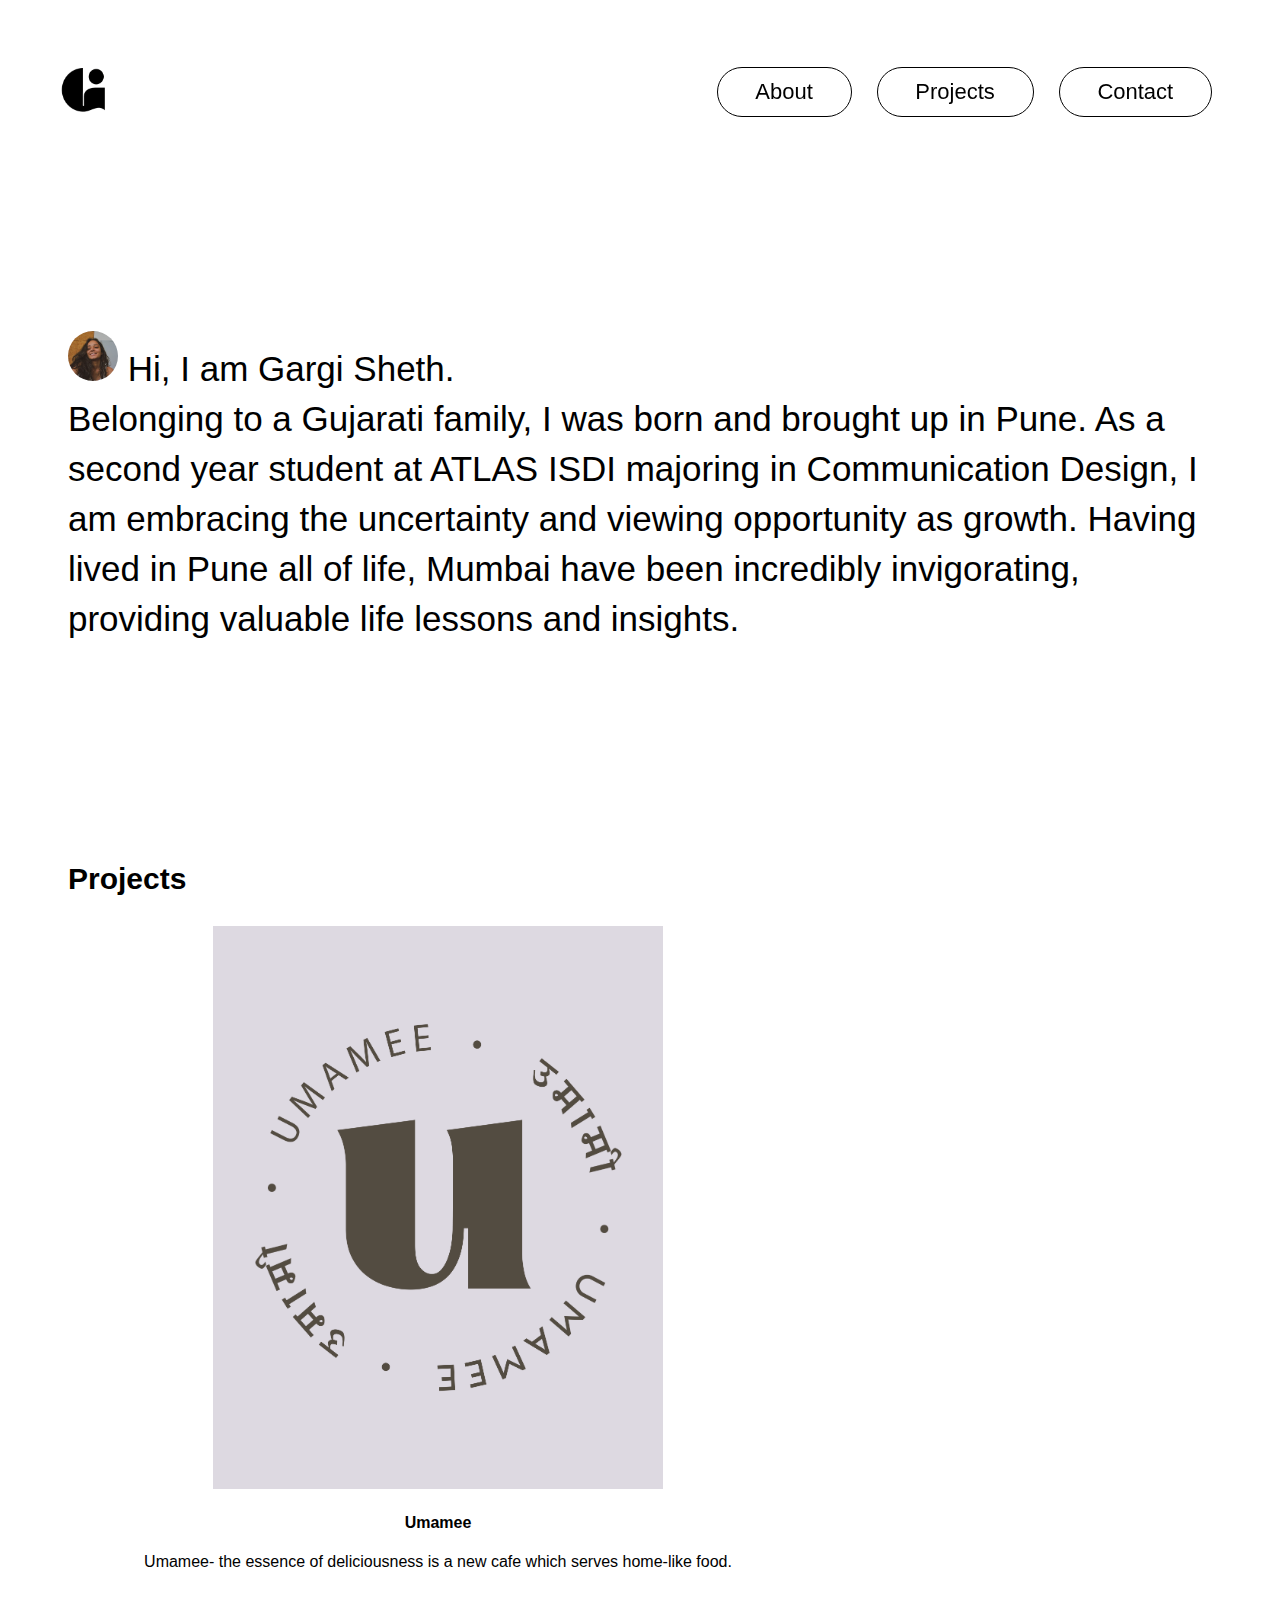
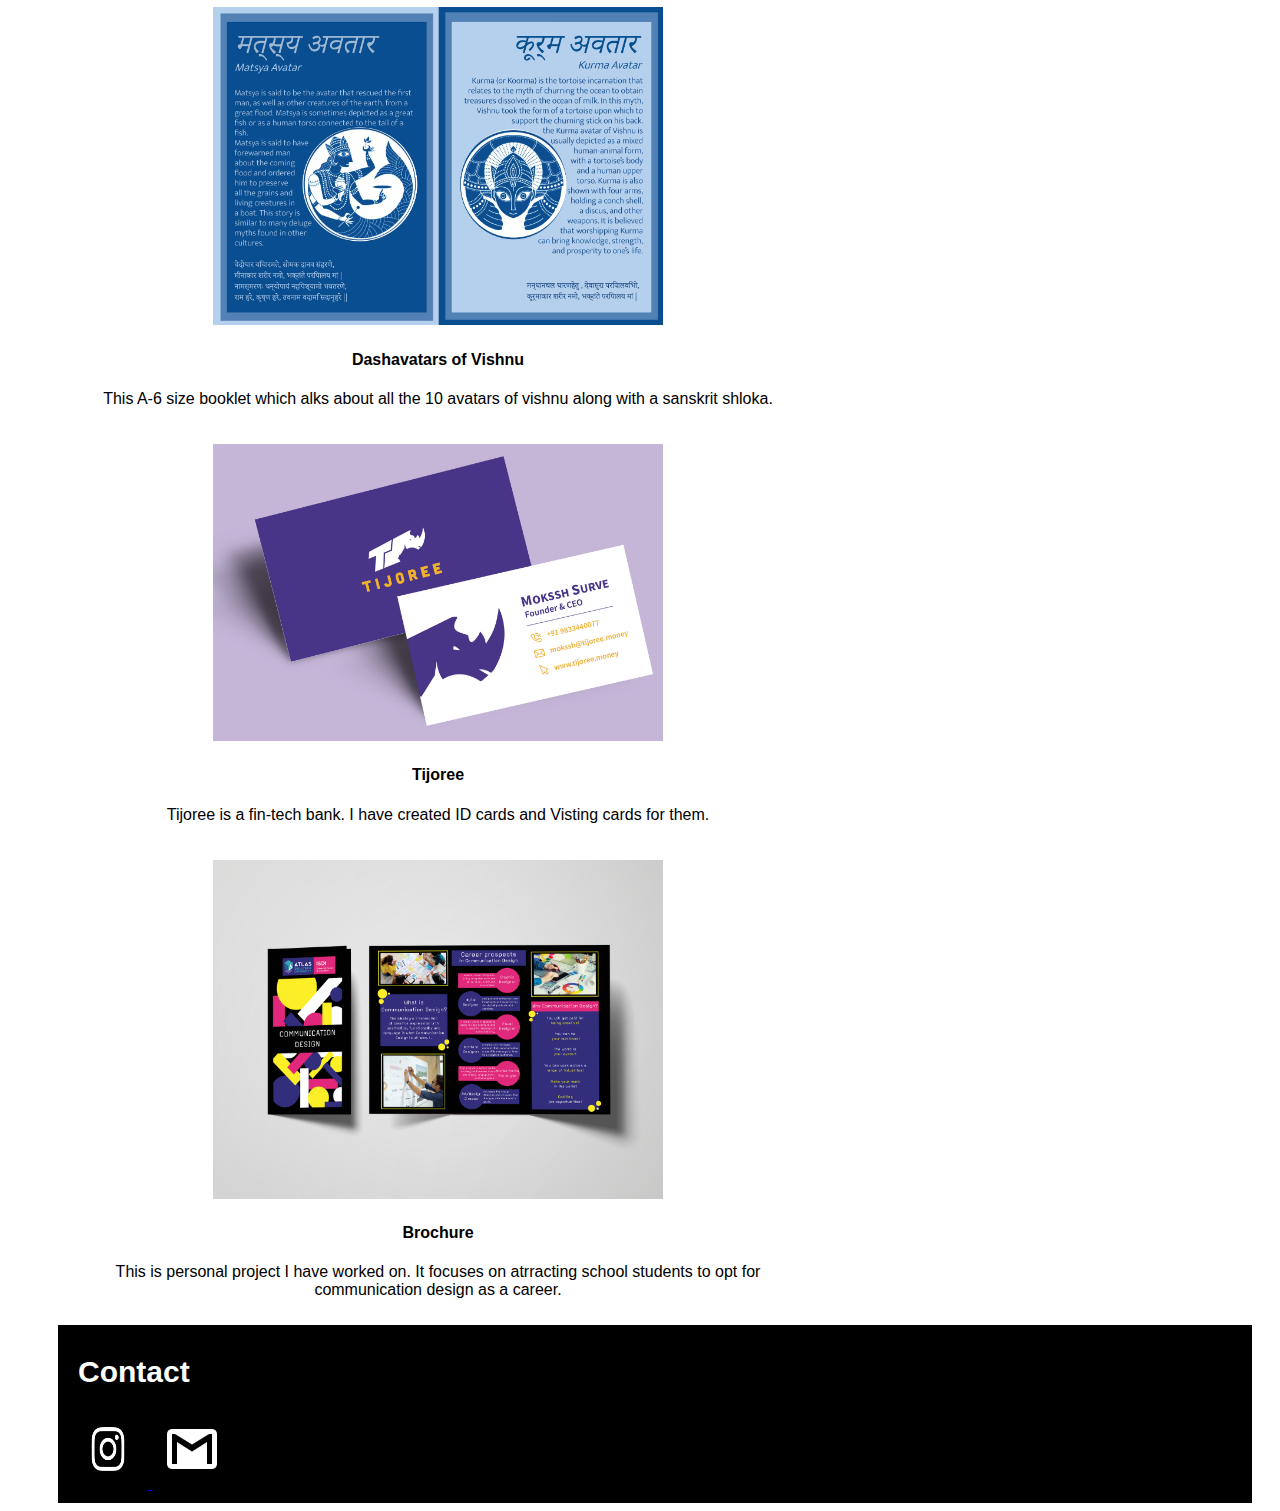
==== index.html @ 7cf3087b "change" ====
<!DOCTYPE html>
<html lang="en">
<head>
    <meta charset="UTF-8">
    <meta name="viewport" content="width=device-width, initial-scale=1.0">
    <title>PORTFOLIO</title>
    <link rel="stylesheet" href="style.css">
</head>

<body>
<header class="logowithnav">
    <div class="logocontainer">
     <img src="images/13.png" width="130px" height="100px"></div>
    <nav class="navbar navbar-expand-sm bg-dark navbar-dark">
        <div class="container">
          <ul class="navbar-nav">
            <li class="nav-item">
              <a class="nav-link active" href="#About">About</a>
            </li>
            <li class="nav-item">
              <a class="nav-link" href="#projects">Projects</a>
            </li>
            <li class="nav-item">
              <a class="nav-link disabled" href="#contact">Contact</a>
            </li>
          </ul>
        </div>
      </nav>
    </header>  

<div class="content">
<section class="about">
    
    </img> 
    <div class="aboutbody"></div>
    
    <p> <img src="images/00.jpg" width="50px"> Hi, I am Gargi Sheth.<br>Belonging to a Gujarati family, I was born and brought up in Pune. As a second year student at ATLAS ISDI majoring in Communication Design, I am embracing the uncertainty and viewing opportunity as growth. Having lived in Pune all of life, Mumbai have been incredibly invigorating, providing valuable life lessons and insights.
    </p>
</h1>
</section>
 
<section id="project" class="project d-flex flex-row">
    <h1>Projects</h1>
    <div class="projectrow">
  
        <div class="projectitems">
            <img src="images/2bw.png">
            <h4> Umamee </h4>
            <p>Umamee- the essence of deliciousness is a new cafe which serves home-like food.</p>
        </div>
    
        <div class="projectitems">
            <img src="images/4.jpg">
            <h4> Dashavatars of Vishnu </h4>
            <p>This A-6 size booklet which alks about all the 10 avatars of vishnu along with a sanskrit shloka.</p>
        </div>
         
        <div class="projectitems">
            <img src="images/5.png">
            <h4> Tijoree</h4>
            <p>Tijoree is a fin-tech bank. I have created ID cards and Visting cards for them.</p>
        </div>
         
        <div class="projectitems">
            <img src="images/6.png">
            <h4> Brochure</h4>
            <p>This is personal project I have worked on. It focuses on atrracting school students to opt for communication design as a career.</p>
        </div>
    </div>
</setion>



<section id="contact" class="contact">
    <h1>Contact</h1>
    <a href="https://www.instagram.com/gargisheth_22/">
        <img src="images/11.png" alt="HTML tutorial" style="width:80px;height:80px;">
      </a>
      
      <a href=https://mail.google.com/mail/u/0/#inbox>
        <img src="images/12.png" alt="HTML tutorial" style="width:80px;height:80px;">
      </a>
</section>
</div>
</body>
</html>
---- style.css ----
.body{
    align-items: center;
    padding:0px;
    margin:0px;
}
h1{
    font-family: Arial, Helvetica, sans-serif;
    font-size: 30px;
}

.logowithnav{
    display: flex;
    justify-content: space-between;
    align-items: center;
    padding-right: 60px;
    padding-top: 20px;
    padding-left: 10px;
    position: sticky;
    top:20px;
}


.navbar a{
    color: black;
    font-size: 22px;
    margin-left:25px;
    border-radius: 100px;
    border-style: solid;
    border-width: thin;
    padding-left: 1cm;
    padding-right: 1cm;
    padding-top: 0.3cm;
    padding-bottom: 0.3cm;
}

.navbar a:hover{
    color: white;
}

ul {
    list-style-type: none;
    margin: 0;
    padding: 0;
    overflow: hidden;
    font-family: Arial, Helvetica, sans-serif;

  }

  li {
    float: left;
    
  }
  
  li a {
    display: block;
    color: white;
    text-align: center;
    padding: 16px;
    text-decoration: none;
    background-color: white;
  }
  
  li a:hover {
    background-color: #111111;
  }

  .about img{
    margin-top: 10px;
    border-radius: 500px;
    transition: transform .2s;  

  }

  .about img:hover{
    transform: scale(7);
  }


  .about{
    background-color: white;
    padding-right: 60px;
    display: flex; 
    border-radius: 0px 0px 0px 0px; 
    align-items: center;
    margin-bottom: 30px;
    font-family: Arial, Helvetica, sans-serif;
    font-size: 35px;
    line-height: 50px;
}

.aboutbody{
    font-family: Arial, Helvetica, sans-serif;
    padding-top: 700px;
    padding-left: 60px;  
}
#project{
    padding-left: 50px;
    padding-right: 20px;
}
.projectitems{
    width: 700px;
    padding-left: 20px;
    margin: 10px;
    align-items: center;
    display: inline-block;
    font-family: Arial, Helvetica, sans-serif;
    text-align: center;

    }
    
.projectitems img{
        width: 450px;
        align-items: center;
        display: inline-block;
      
    }
    
.project h1{
        margin-left:10px;
    }
    
.projectrow{
        display: flex inline-block;
        display: inline-block;
      

    }

.projectitems{
 align-items: center;   
}

.contact{
    background-color: black;
    color: white;
    padding: 10px;
    font-family: Arial, Helvetica, sans-serif;
}
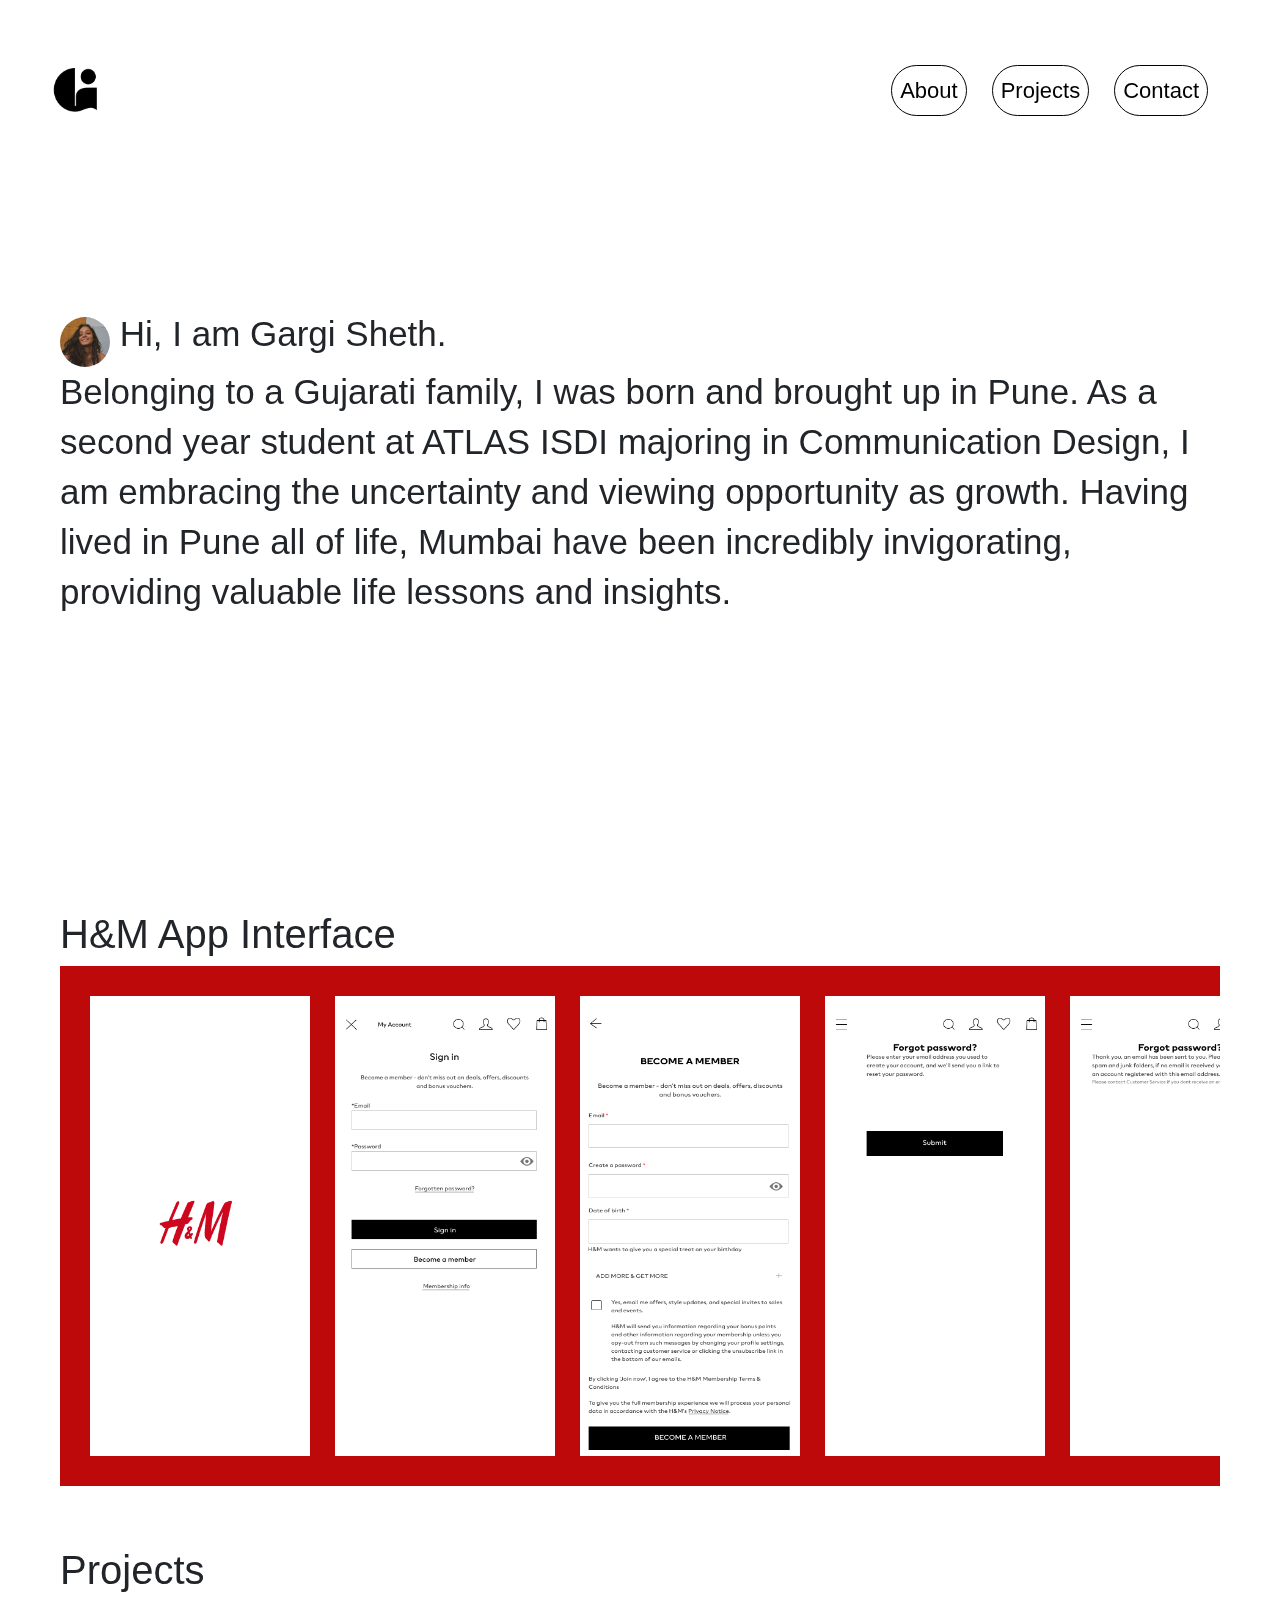
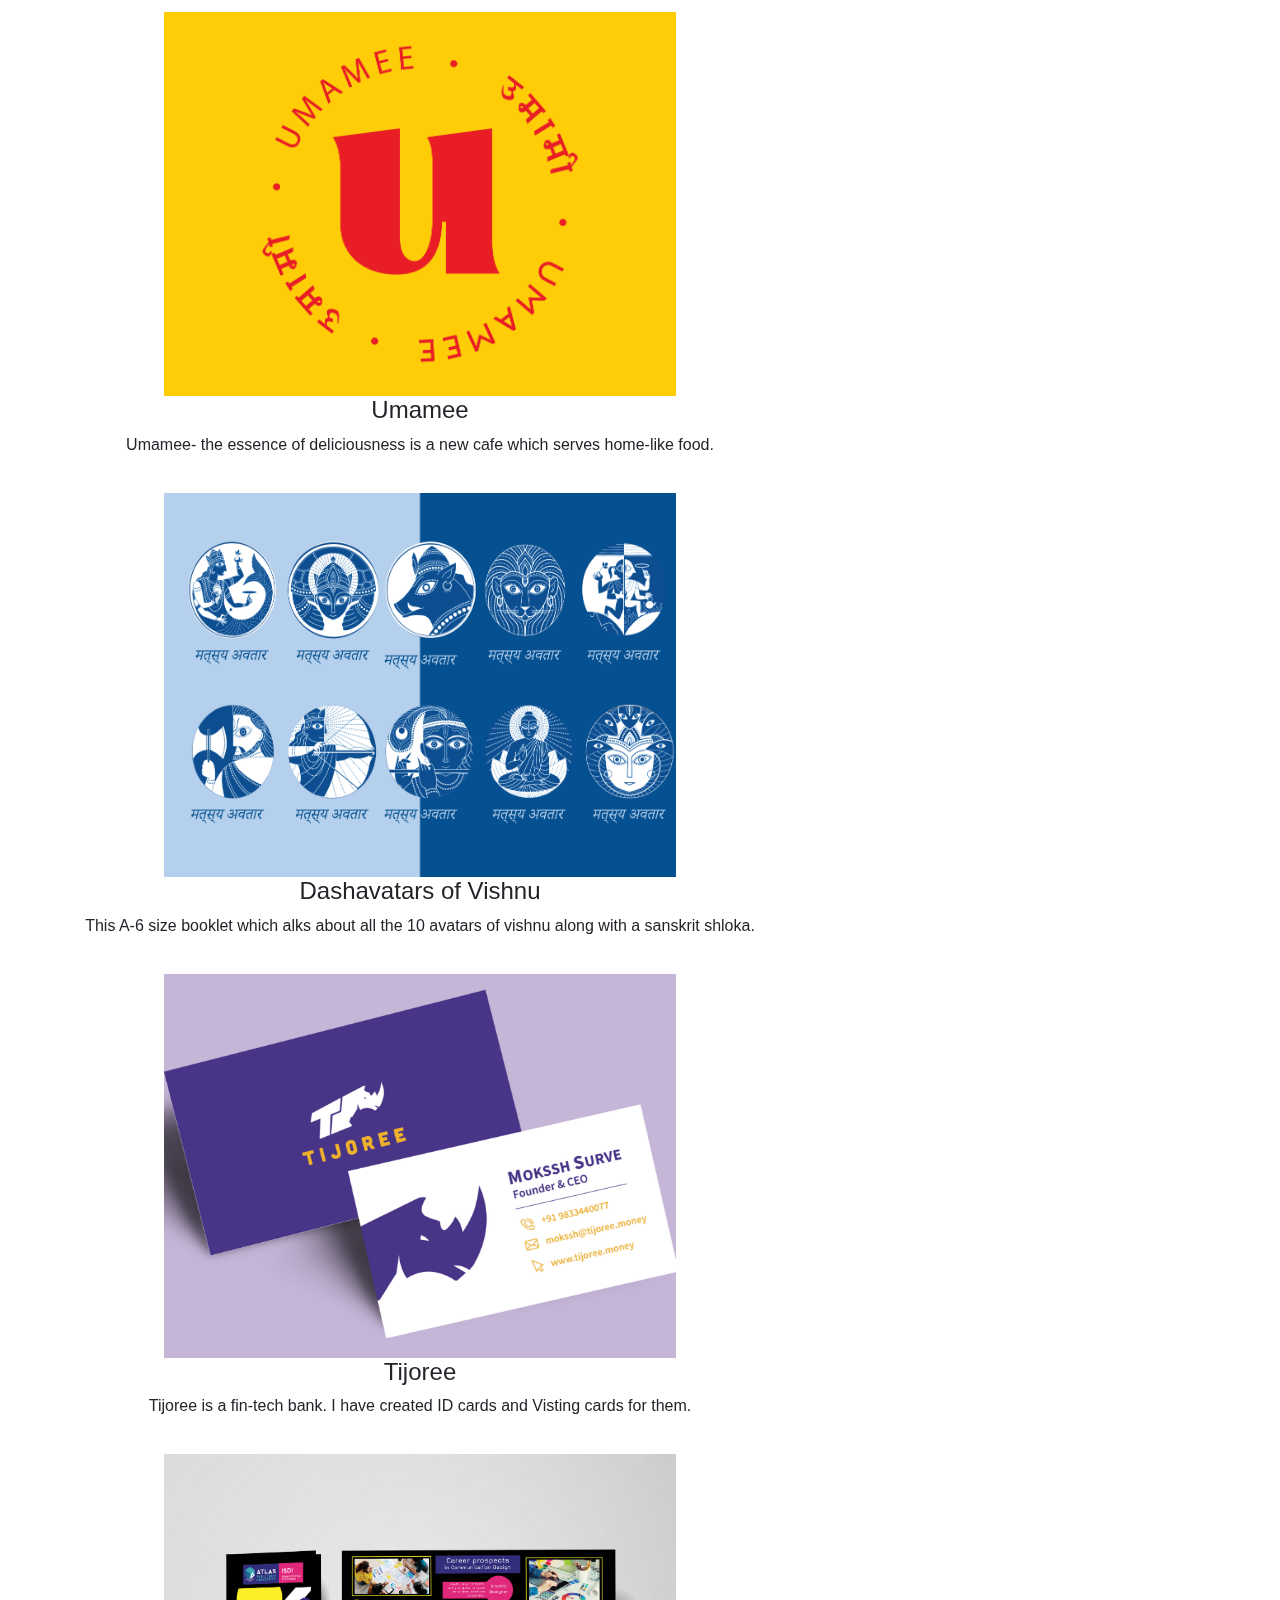
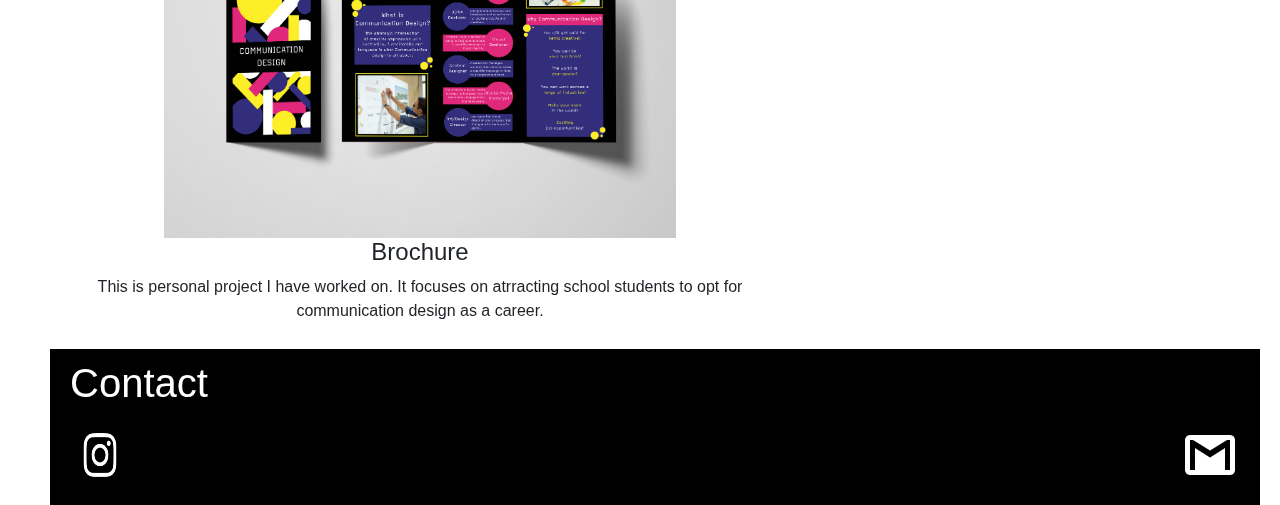
==== commit 3beb6f61: "boostrap changes" ====
--- a/index.html
+++ b/index.html
@@ -5,23 +5,25 @@
     <meta name="viewport" content="width=device-width, initial-scale=1.0">
     <title>PORTFOLIO</title>
     <link rel="stylesheet" href="style.css">
+    <link href="https://cdn.jsdelivr.net/npm/bootstrap@5.3.2/dist/css/bootstrap.min.css" rel="stylesheet">
+    <script src="https://cdn.jsdelivr.net/npm/bootstrap@5.3.2/dist/js/bootstrap.bundle.min.js"></script>
 </head>
 
 <body>
 <header class="logowithnav">
     <div class="logocontainer">
      <img src="images/13.png" width="130px" height="100px"></div>
-    <nav class="navbar navbar-expand-sm bg-dark navbar-dark">
+    <nav class="navbar navbar-expand-sm">
         <div class="container">
           <ul class="navbar-nav">
             <li class="nav-item">
-              <a class="nav-link active" href="#About">About</a>
+              <a class="nav-link" href="#about">About</a>
             </li>
             <li class="nav-item">
-              <a class="nav-link" href="#projects">Projects</a>
+              <a class="nav-link" href="#project">Projects</a>
             </li>
             <li class="nav-item">
-              <a class="nav-link disabled" href="#contact">Contact</a>
+              <a class="nav-link" href="#contact">Contact</a>
             </li>
           </ul>
         </div>
@@ -29,7 +31,7 @@
     </header>  
 
 <div class="content">
-<section class="about">
+<section id="about" class="about">
     
     </img> 
     <div class="aboutbody"></div>
@@ -38,19 +40,32 @@
     </p>
 </h1>
 </section>
- 
-<section id="project" class="project d-flex flex-row">
+
+<section class="appinterface">
+<h1> H&M App Interface </h1>
+<div class="scroll-container"> 
+  <img src="images/first logo.png" alt="first logo">
+  <img src="images/first.png" alt="first">
+  <img src="images/become a member.png" alt="become a member">
+  <img src="images/forgot password.png" alt="forgot password">
+  <img src="images/thank you.png" alt="thank you">
+  <img src="images/signed in.png" alt="signed in ">
+  <img src="images/signed in black.png" alt="signed in black ">
+</div>
+</section>
+
+<section id="project" class="project">
     <h1>Projects</h1>
     <div class="projectrow">
   
         <div class="projectitems">
-            <img src="images/2bw.png">
+            <img src="images/2-04.png">
             <h4> Umamee </h4>
             <p>Umamee- the essence of deliciousness is a new cafe which serves home-like food.</p>
         </div>
     
         <div class="projectitems">
-            <img src="images/4.jpg">
+            <img src="images/dash.png">
             <h4> Dashavatars of Vishnu </h4>
             <p>This A-6 size booklet which alks about all the 10 avatars of vishnu along with a sanskrit shloka.</p>
         </div>
@@ -72,7 +87,8 @@
 
 
 <section id="contact" class="contact">
-    <h1>Contact</h1>
+    <h1>Contact</h1> 
+    <section class= "logo"></class>
     <a href="https://www.instagram.com/gargisheth_22/">
         <img src="images/11.png" alt="HTML tutorial" style="width:80px;height:80px;">
       </a>
--- a/style.css
+++ b/style.css
@@ -3,6 +3,7 @@
     align-items: center;
     padding:0px;
     margin:0px;
+    overflow: hidden; /* Hide scrollbars */
 }
 h1{
     font-family: Arial, Helvetica, sans-serif;
@@ -28,10 +29,7 @@
     border-radius: 100px;
     border-style: solid;
     border-width: thin;
-    padding-left: 1cm;
-    padding-right: 1cm;
-    padding-top: 0.3cm;
-    padding-bottom: 0.3cm;
+    background-color: white;
 }
 
 .navbar a:hover{
@@ -94,6 +92,24 @@
     padding-top: 700px;
     padding-left: 60px;  
 }
+
+.scroll-container {
+    background-color: #bd0909;
+    overflow: auto;
+    white-space: nowrap;
+    padding: 20px;
+}
+
+.scroll-container img {
+    padding: 10px;
+    width: 240px;
+    height: 480px;
+}
+
+.appinterface{
+    padding: 60px;
+}
+
 #project{
     padding-left: 50px;
     padding-right: 20px;
@@ -110,7 +126,8 @@
     }
     
 .projectitems img{
-        width: 450px;
+        width: 512px;
+        height: 384px;
         align-items: center;
         display: inline-block;
       
@@ -132,9 +149,15 @@
 }
 
 .contact{
+    color: white;
     background-color: black;
-    color: white;
     padding: 10px;
     font-family: Arial, Helvetica, sans-serif;
+    
 }
 
+.logo{
+    display: flex;
+    justify-content: space-between;
+    align-items: center;
+}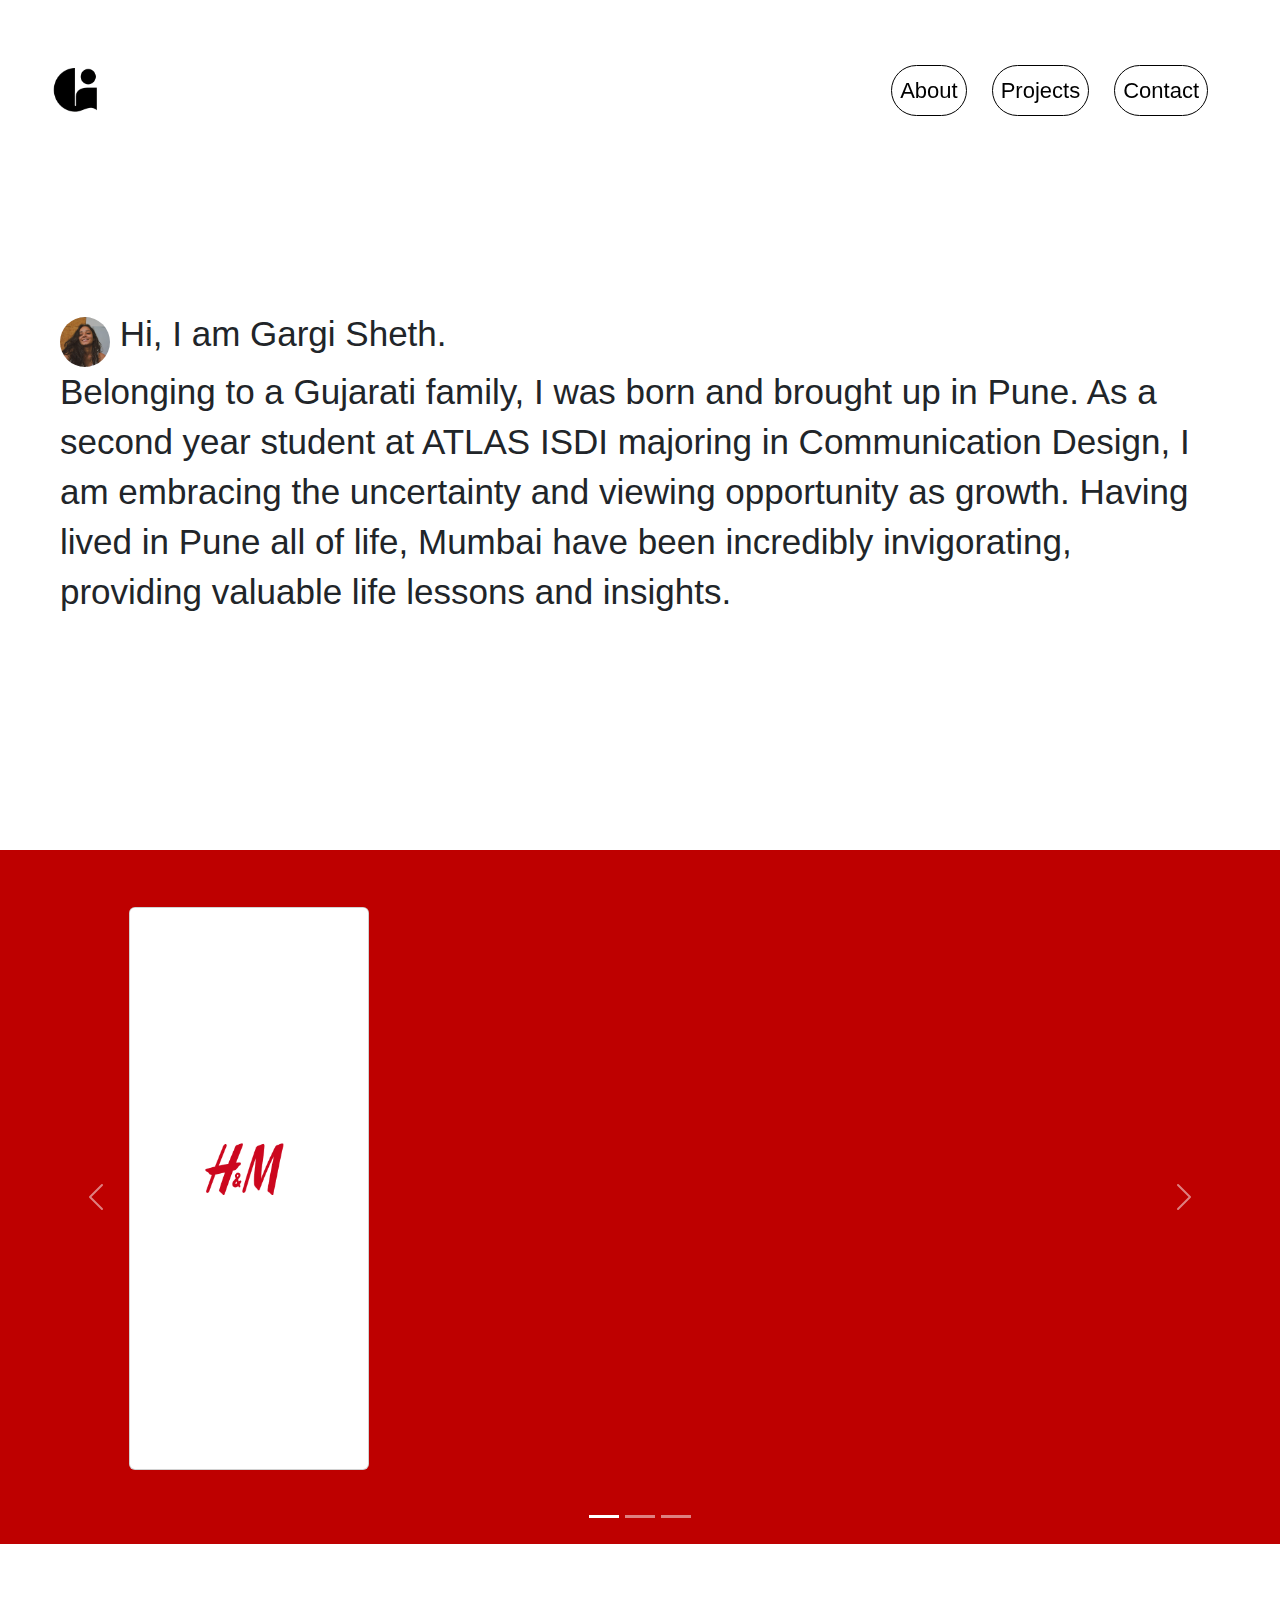
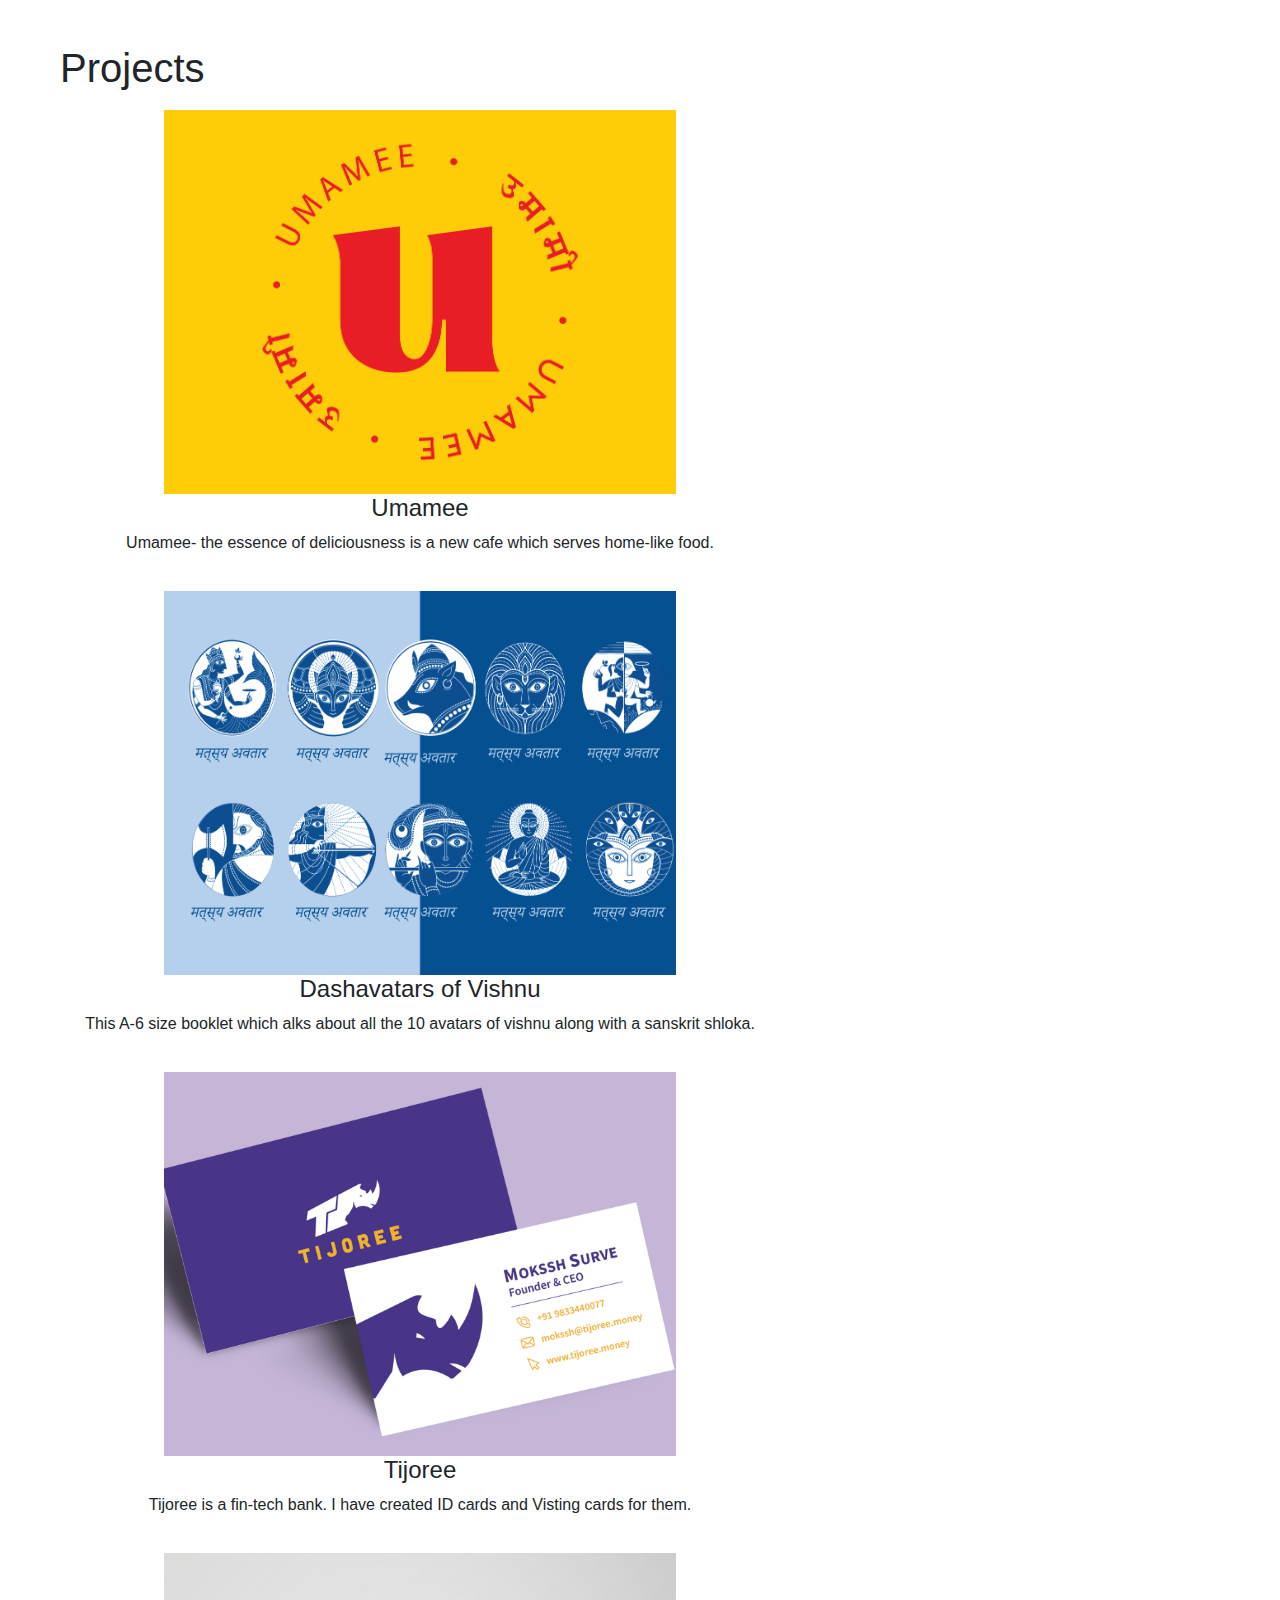
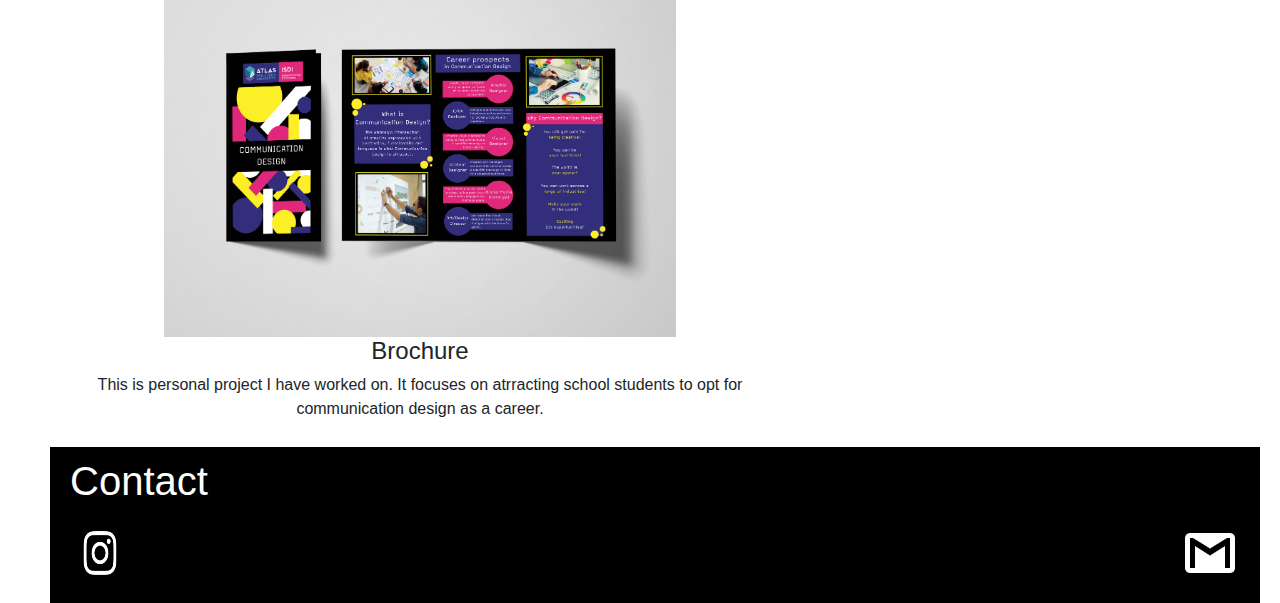
==== commit c720fc1b: "carousel card" ====
--- a/index.html
+++ b/index.html
@@ -41,18 +41,59 @@
 </h1>
 </section>
 
-<section class="appinterface">
-<h1> H&M App Interface </h1>
-<div class="scroll-container"> 
-  <img src="images/first logo.png" alt="first logo">
-  <img src="images/first.png" alt="first">
-  <img src="images/become a member.png" alt="become a member">
-  <img src="images/forgot password.png" alt="forgot password">
-  <img src="images/thank you.png" alt="thank you">
-  <img src="images/signed in.png" alt="signed in ">
-  <img src="images/signed in black.png" alt="signed in black ">
+<!-- Carousel -->
+<div id="demo" class="carousel slide" data-bs-ride="carousel">
+
+  <!-- Indicators/dots -->
+  <div class="carousel-indicators">
+    <button type="button" data-bs-target="#demo" data-bs-slide-to="0" class="active"></button>
+    <button type="button" data-bs-target="#demo" data-bs-slide-to="1"></button>
+    <button type="button" data-bs-target="#demo" data-bs-slide-to="2"></button>
+  </div>
+  
+  <!-- The slideshow/carousel -->
+  <div class="carousel-inner">
+
+    <div class="carousel-item active">
+      <div class="container mt-3">
+        <div class="card">
+          <img class="card-img-top" src="images/first logo.png" alt="Card image" >
+          <div class="card-body">
+          </div>
+          </div>
+        </div>
+    </div>
+
+    <div class="carousel-item">
+      <div class="container mt-3">
+        <div class="card">
+          <img class="card-img-top" src="images/first logo.png" alt="Card image" >
+          <div class="card-body">
+          </div>
+          </div>
+        </div>
+    </div>
+
+    <div class="carousel-item">
+      <div class="container mt-3">
+        <div class="card">
+          <img class="card-img-top" src="images/first logo.png" alt="Card image" >
+          <div class="card-body">
+          </div>
+          </div>
+        </div>
+    </div>
+  </div>
+  
+  <!-- Left and right controls/icons -->
+  <button class="carousel-control-prev" type="button" data-bs-target="#demo" data-bs-slide="prev">
+    <span class="carousel-control-prev-icon"></span>
+  </button>
+  <button class="carousel-control-next" type="button" data-bs-target="#demo" data-bs-slide="next">
+    <span class="carousel-control-next-icon"></span>
+  </button>
 </div>
-</section>
+
 
 <section id="project" class="project">
     <h1>Projects</h1>
@@ -71,7 +112,7 @@
         </div>
          
         <div class="projectitems">
-            <img src="images/5.png">
+            <img src="images/vc.png">
             <h4> Tijoree</h4>
             <p>Tijoree is a fin-tech bank. I have created ID cards and Visting cards for them.</p>
         </div>
--- a/style.css
+++ b/style.css
@@ -92,26 +92,34 @@
     padding-top: 700px;
     padding-left: 60px;  
 }
-
-.scroll-container {
-    background-color: #bd0909;
-    overflow: auto;
-    white-space: nowrap;
-    padding: 20px;
+ 
+.carousel{
+    padding-left: 60px;
+    padding-bottom: 18px;
+    background-color: #be0000;
+    display: flex;
 }
 
-.scroll-container img {
-    padding: 10px;
-    width: 240px;
-    height: 480px;
+.carousel-inner{
+    display: flex;
+    padding: 1cm
 }
 
-.appinterface{
-    padding: 60px;
+.carousel-item{
+    flex: 0 0 calc(100%/3);
+    display: block;
+    margin-right: 0;
+}
+
+.card{
+    width: 240px;
+    height: 534px;
+    margin: 0.5cm
 }
 
 #project{
     padding-left: 50px;
+    padding-top: 100px;
     padding-right: 20px;
 }
 .projectitems{
@@ -128,7 +136,7 @@
 .projectitems img{
         width: 512px;
         height: 384px;
-        align-items: center;
+        text-align: left;
         display: inline-block;
       
     }
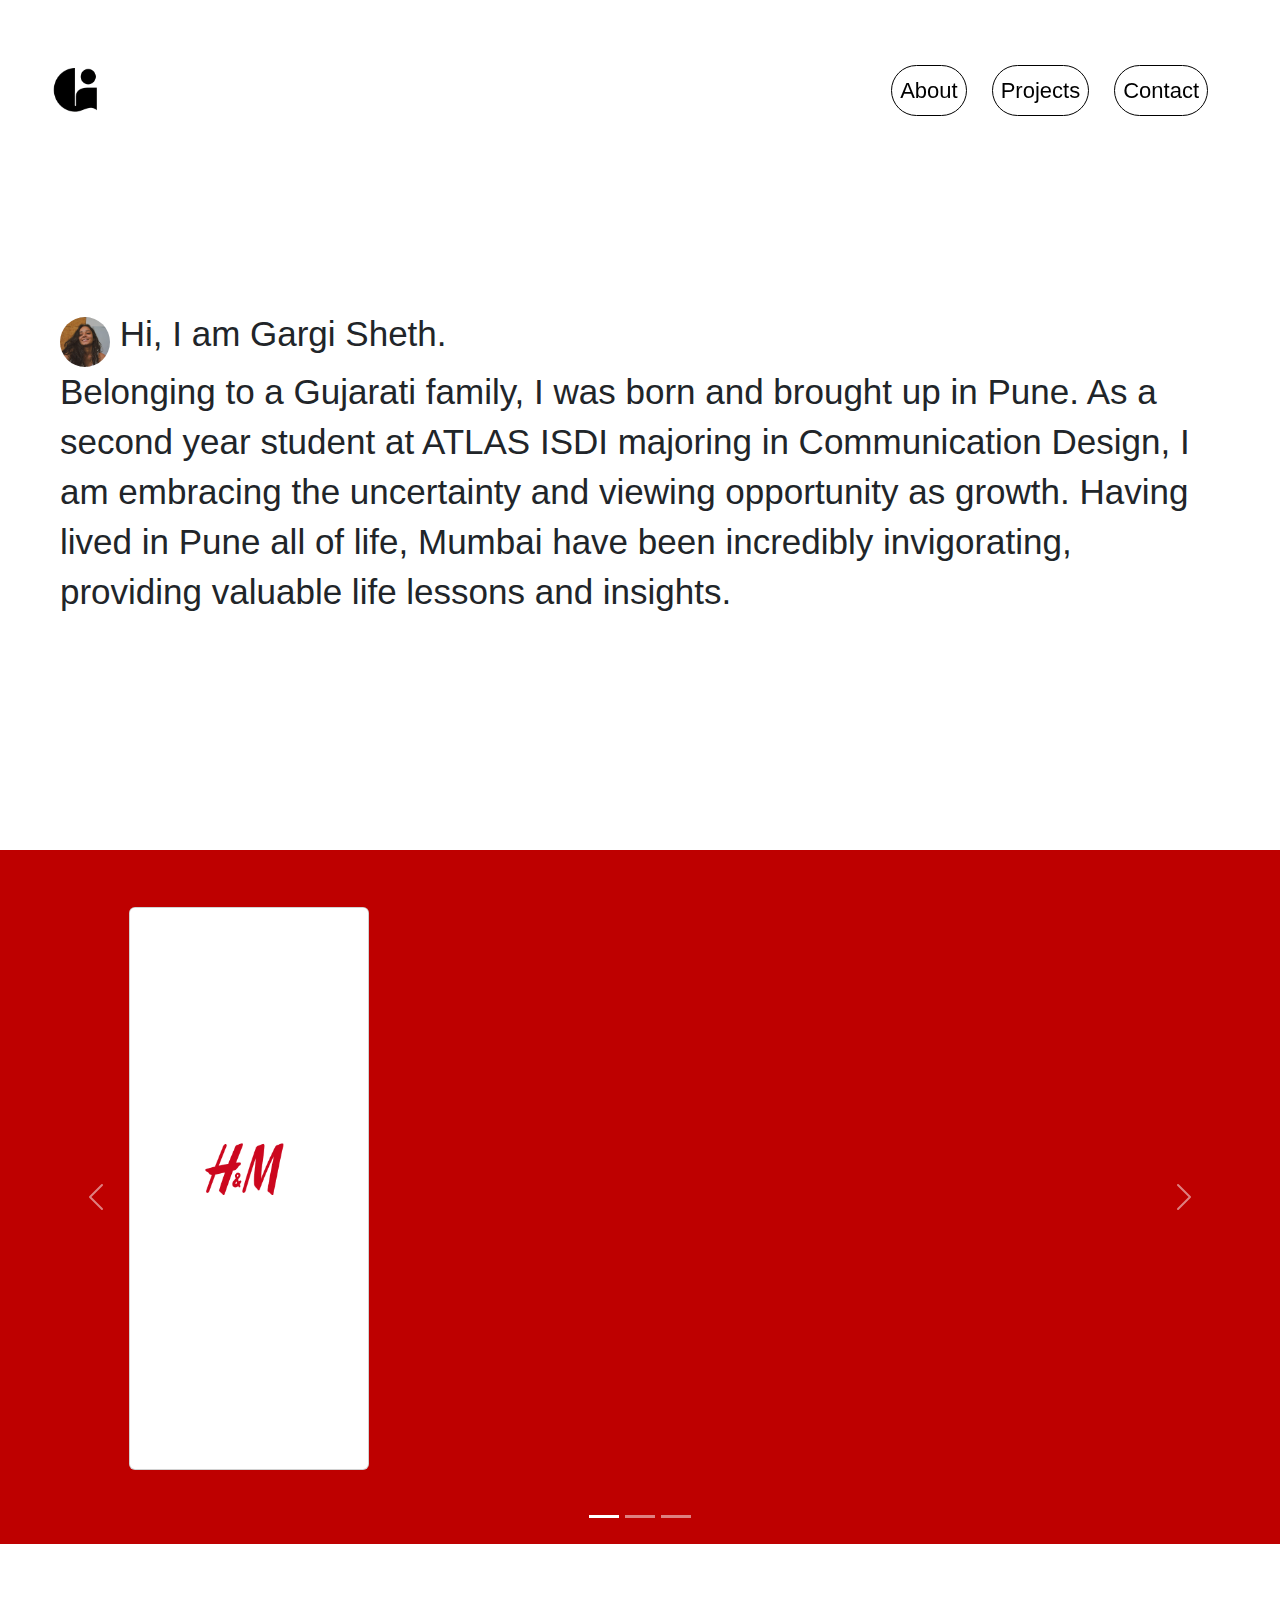
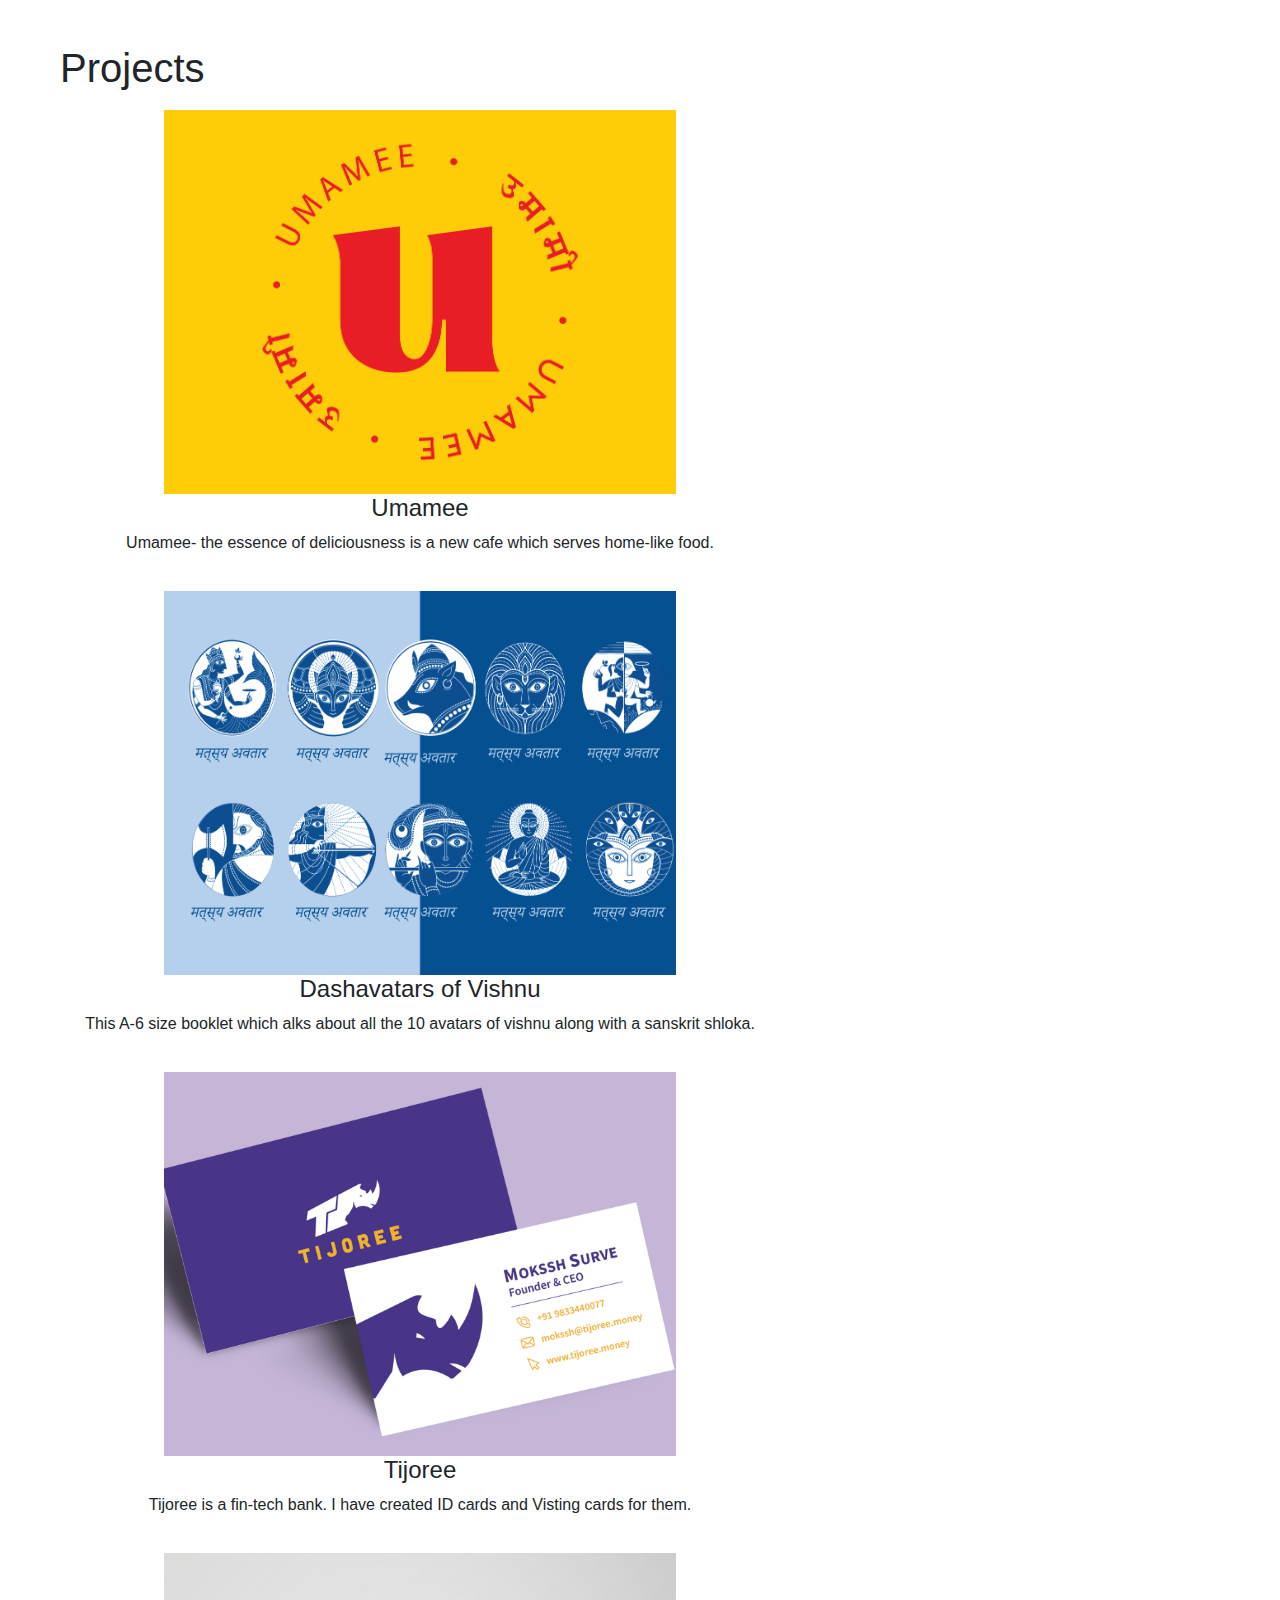
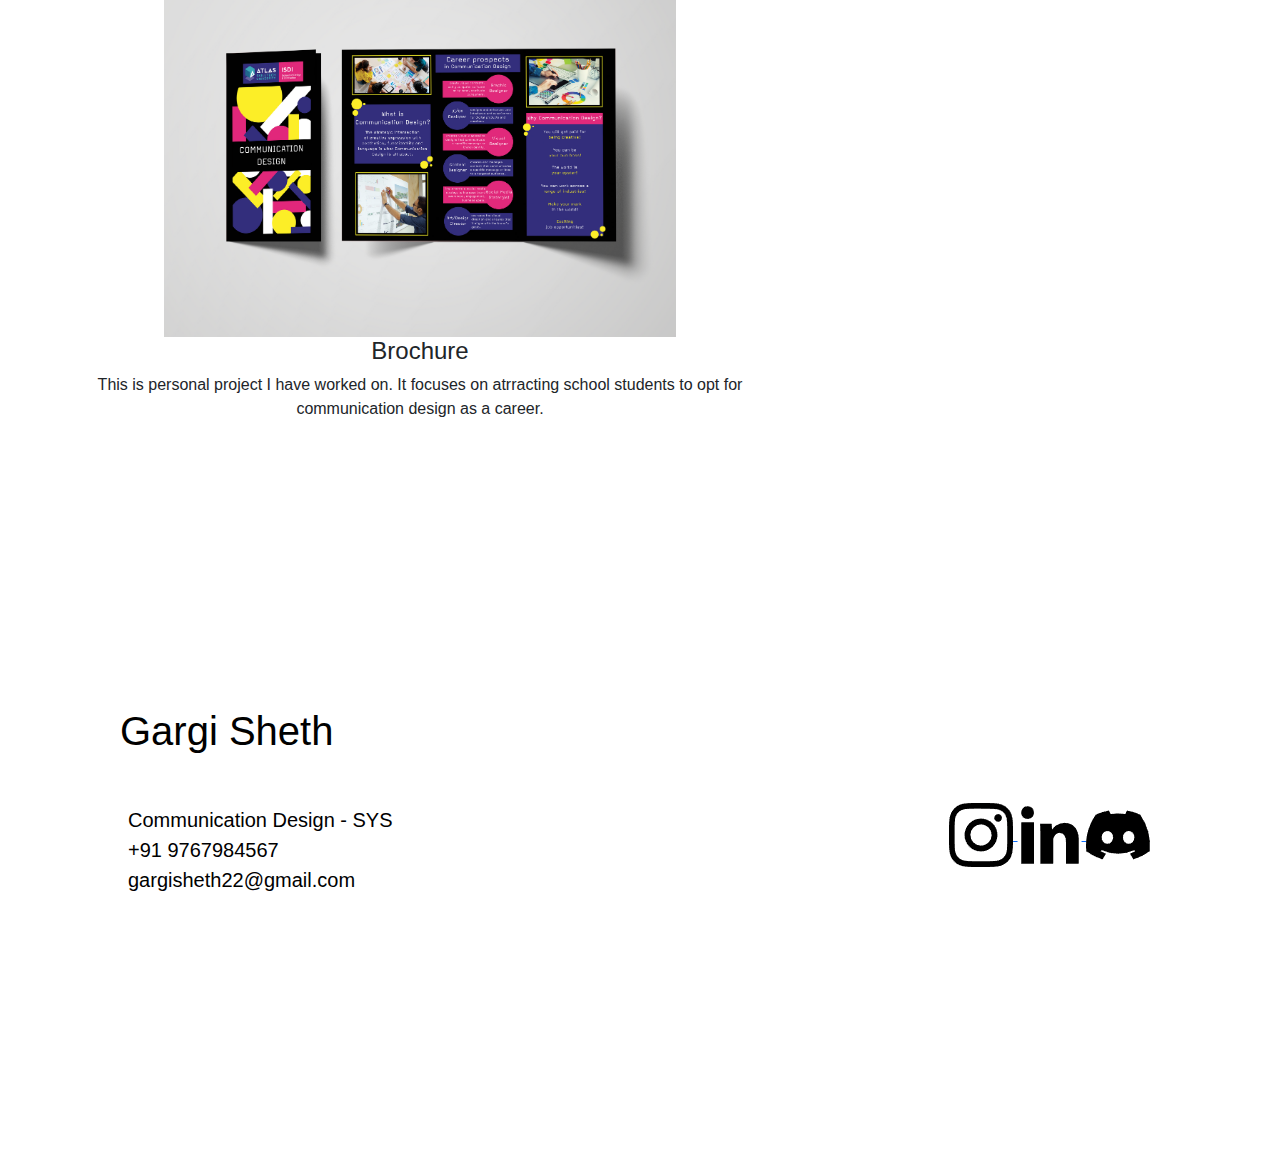
==== commit 4f70c68d: "contact change" ====
--- a/index.html
+++ b/index.html
@@ -128,15 +128,34 @@
 
 
 <section id="contact" class="contact">
-    <h1>Contact</h1> 
-    <section class= "logo"></class>
+  <div class="name"></div>
+
+    <h1>Gargi Sheth</h1> 
+
+    <div class="both">
+
+    <div class="info"> 
+    <br> Communication Design - SYS
+    <br> +91 9767984567 
+    <br> gargisheth22@gmail.com
+  </div>
+
+  <div class="linkimage">
     <a href="https://www.instagram.com/gargisheth_22/">
-        <img src="images/11.png" alt="HTML tutorial" style="width:80px;height:80px;">
+        <img src="images/instagram_.png" alt="HTML tutorial" >
       </a>
       
-      <a href=https://mail.google.com/mail/u/0/#inbox>
-        <img src="images/12.png" alt="HTML tutorial" style="width:80px;height:80px;">
+      <a href=https://www.linkedin.com/in/gargi-sheth-5286ba263>
+        <img src="images/linkedin_.png" alt="HTML tutorial" >
       </a>
+
+      <a href=discordapp.com/users/1171320998222643244>
+        <img src="images/discord_.png" alt="HTML tutorial" >
+      </a>
+
+
+    </div>
+    </div>
 </section>
 </div>
 </body>
--- a/style.css
+++ b/style.css
@@ -21,6 +21,10 @@
     top:20px;
 }
 
+.logocontainer{
+    background-color: white;
+    border-radius: 600px;
+}
 
 .navbar a{
     color: black;
@@ -130,7 +134,6 @@
     display: inline-block;
     font-family: Arial, Helvetica, sans-serif;
     text-align: center;
-
     }
     
 .projectitems img{
@@ -157,15 +160,38 @@
 }
 
 .contact{
-    color: white;
-    background-color: black;
+    color: black;
+    background-color:white;
     padding: 10px;
     font-family: Arial, Helvetica, sans-serif;
+    padding-bottom: 60px;
+    padding-left: 60px;
+}
+
+.name{
+    padding-top: 250px; 
+    padding-left: 90px;
+    font-size: 50px;
+}
+
+.info{
+    display: flex;
+    justify-content: space-between;
+    align-items: center;
+    font-family: Arial, Helvetica, sans-serif;
+    font-size: 20px; 
+    padding-left: 18px;
     
 }
 
-.logo{
+.both{
     display: flex;
     justify-content: space-between;
     align-items: center;
+    padding-right: 60px;
+    padding-bottom: 200px;
+}
+
+.linkimage{
+ padding: 40px;
 }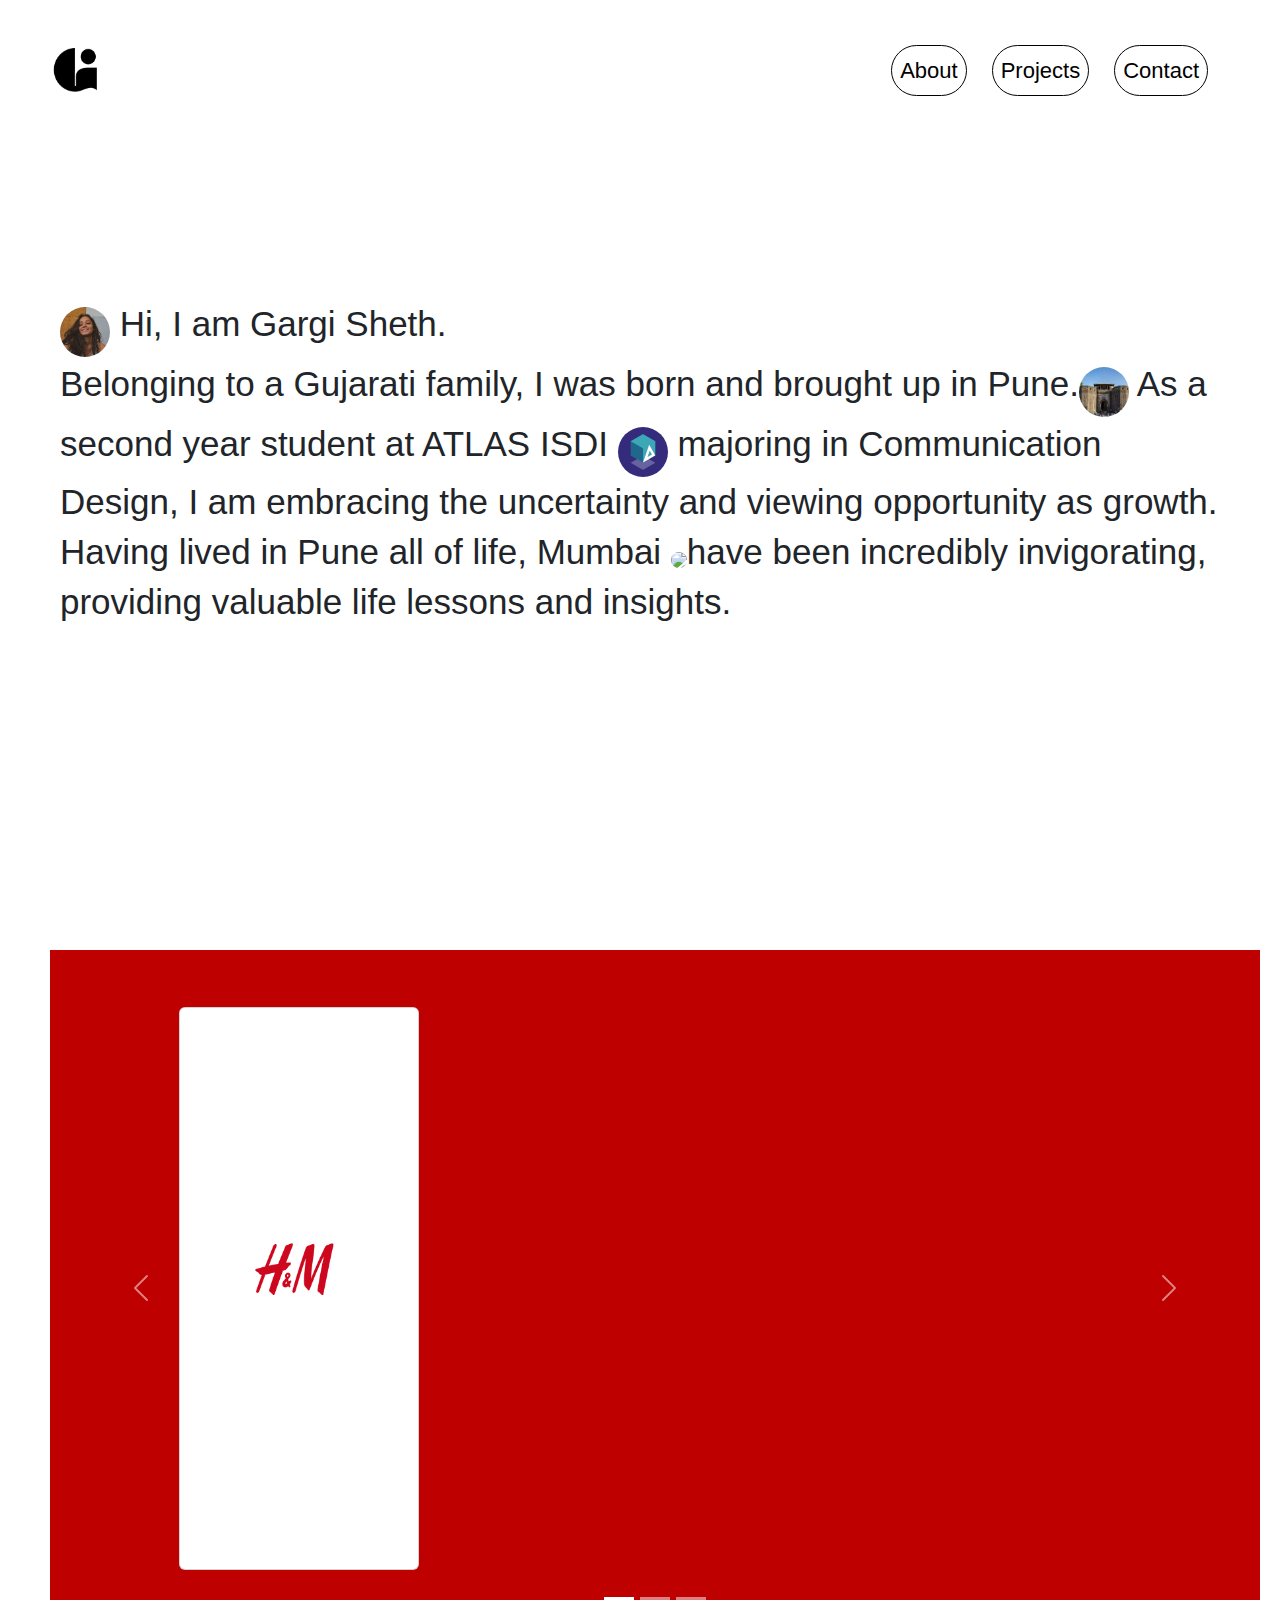
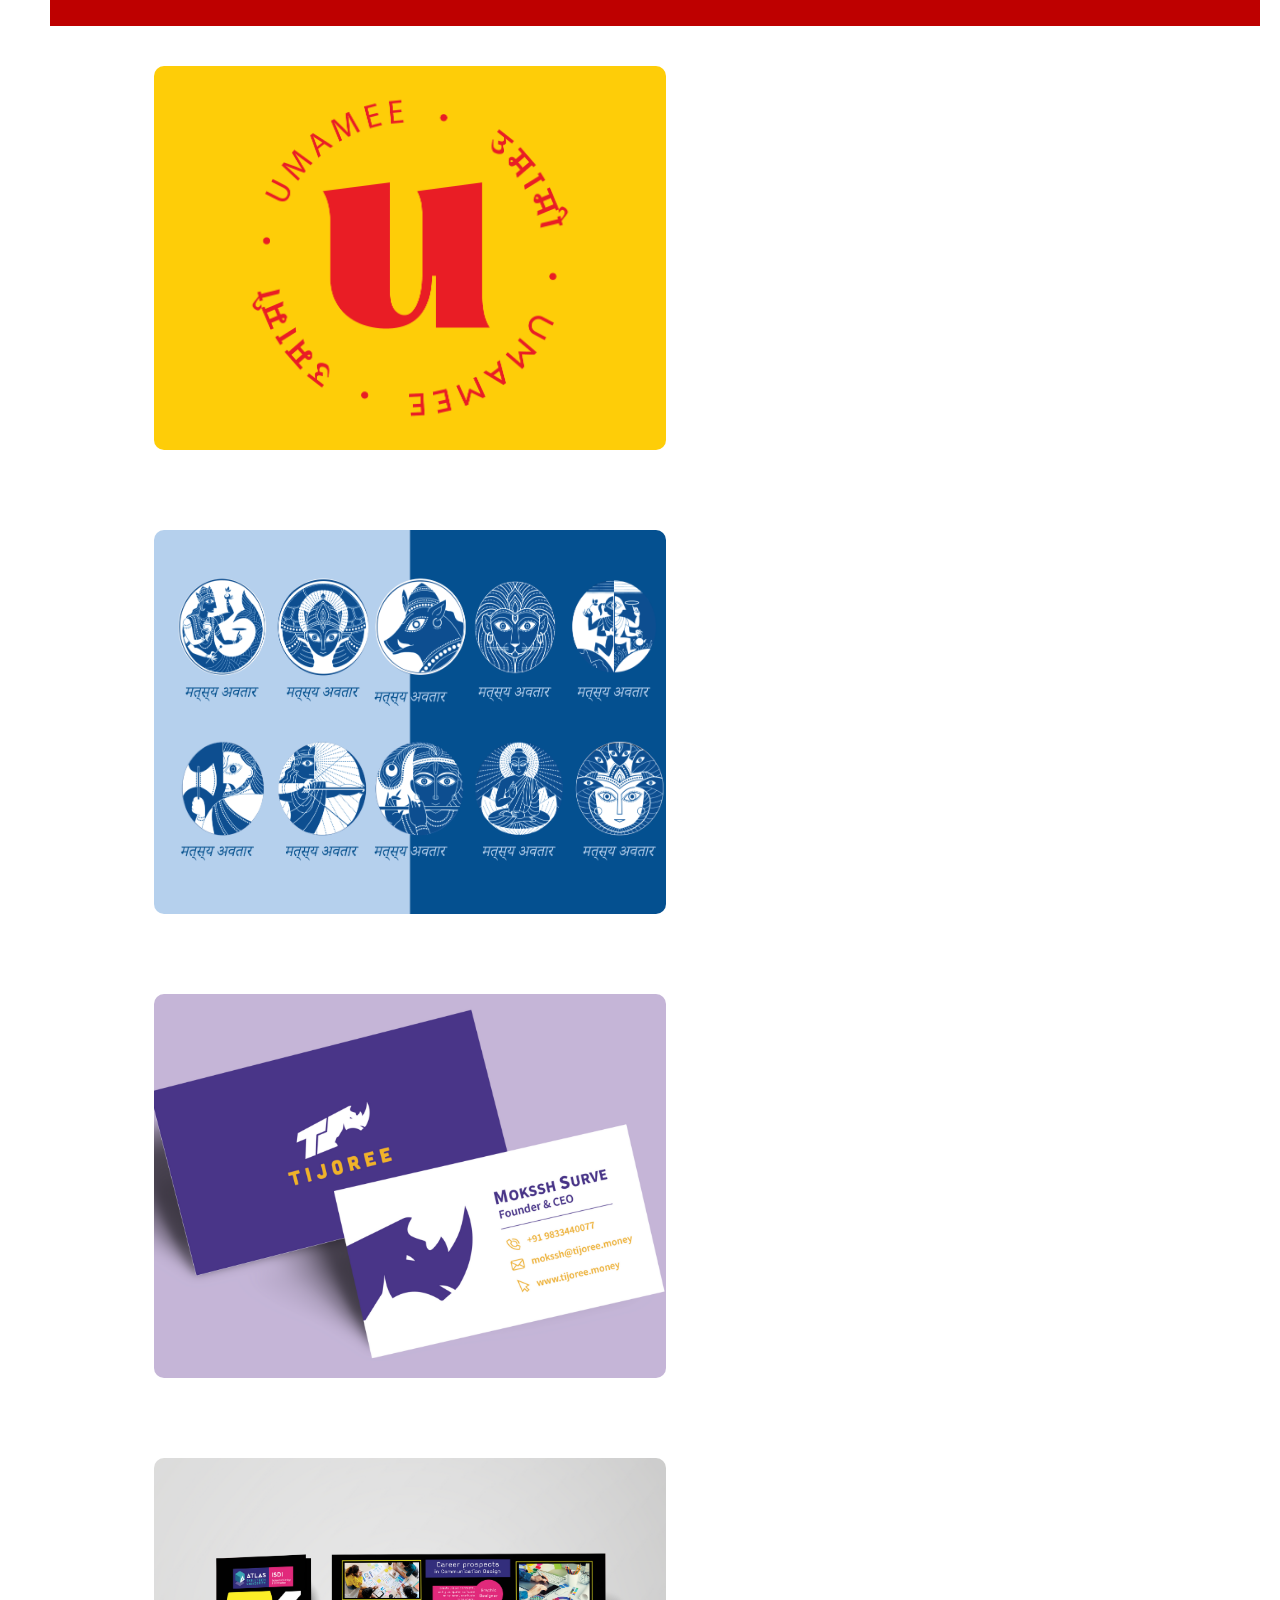
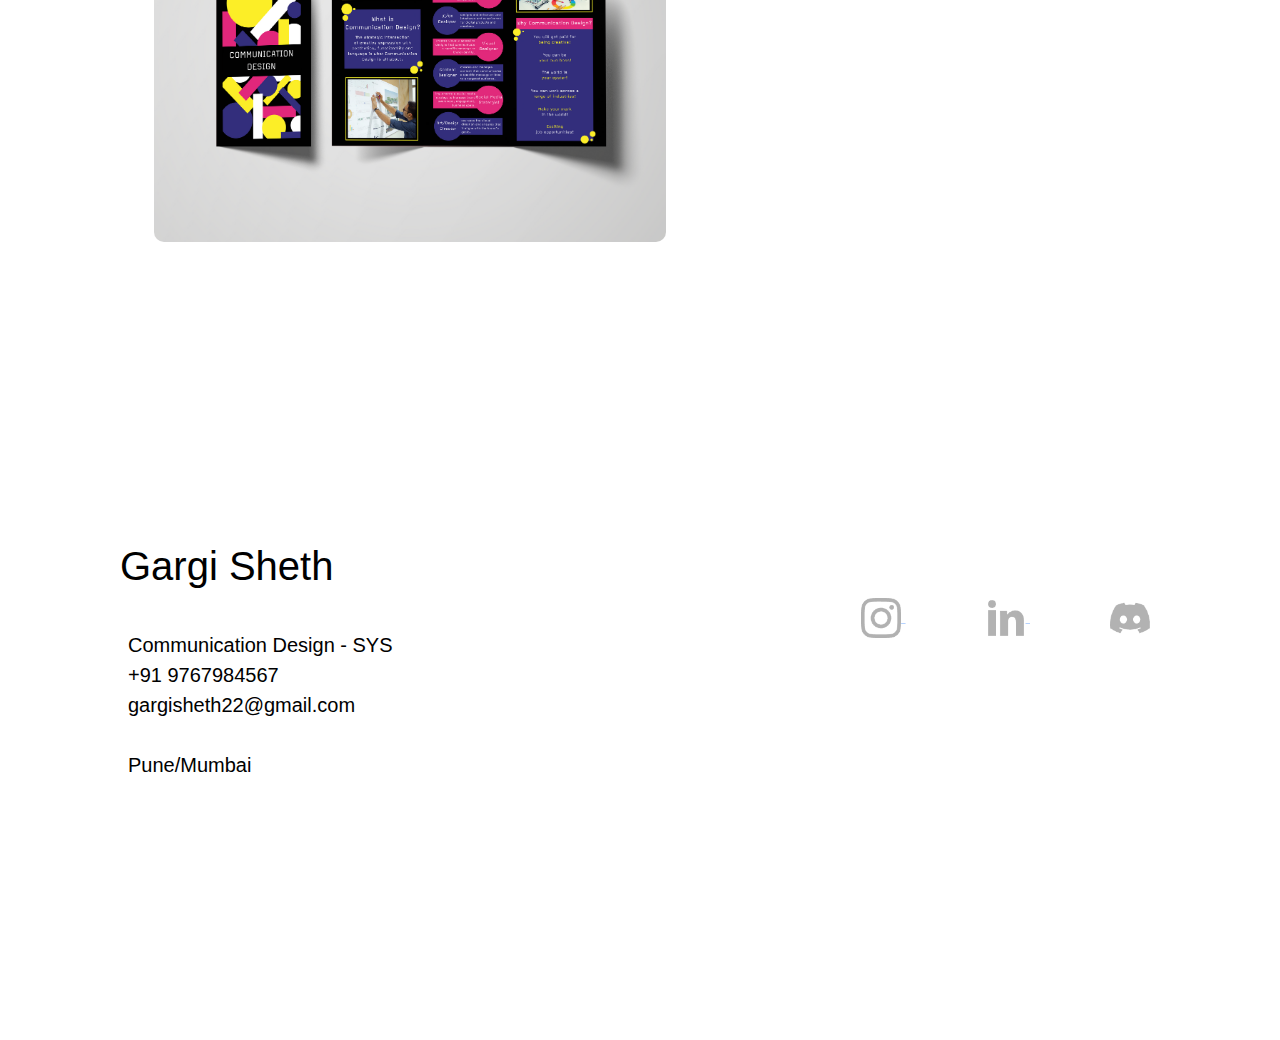
==== commit 8200110f: "thursday last" ====
--- a/index.html
+++ b/index.html
@@ -36,10 +36,13 @@
     </img> 
     <div class="aboutbody"></div>
     
-    <p> <img src="images/00.jpg" width="50px"> Hi, I am Gargi Sheth.<br>Belonging to a Gujarati family, I was born and brought up in Pune. As a second year student at ATLAS ISDI majoring in Communication Design, I am embracing the uncertainty and viewing opportunity as growth. Having lived in Pune all of life, Mumbai have been incredibly invigorating, providing valuable life lessons and insights.
+    <p> <img src="images/00.jpg" width="50px"> Hi, I am Gargi Sheth.<br>Belonging to a Gujarati family, I was born and brought up in Pune.<img src="images/pune.jpg" width="50px"> As a second year student at ATLAS ISDI <img src="images/atlas logo.jpg" width="50px"> majoring in Communication Design, I am embracing the uncertainty and viewing opportunity as growth. Having lived in Pune all of life, Mumbai <img src="images/14.jpg" width="50px">have been incredibly invigorating, providing valuable life lessons and insights.
     </p>
 </h1>
 </section>
+
+<!--Project-->
+<section id="project" class="project">
 
 <!-- Carousel -->
 <div id="demo" class="carousel slide" data-bs-ride="carousel">
@@ -95,32 +98,31 @@
 </div>
 
 
-<section id="project" class="project">
-    <h1>Projects</h1>
+  
     <div class="projectrow">
   
         <div class="projectitems">
+          <a href=https://www.instagram.com/umamee_foods/>
             <img src="images/2-04.png">
-            <h4> Umamee </h4>
-            <p>Umamee- the essence of deliciousness is a new cafe which serves home-like food.</p>
+          </a>
         </div>
     
         <div class="projectitems">
+          <a href=https://rb.gy/xc0tvm>
             <img src="images/dash.png">
-            <h4> Dashavatars of Vishnu </h4>
-            <p>This A-6 size booklet which alks about all the 10 avatars of vishnu along with a sanskrit shloka.</p>
+          </a>
         </div>
          
         <div class="projectitems">
+          <a href=https://www.tijoree.money/>
             <img src="images/vc.png">
-            <h4> Tijoree</h4>
-            <p>Tijoree is a fin-tech bank. I have created ID cards and Visting cards for them.</p>
+          </a>
         </div>
          
-        <div class="projectitems">
+        <div class="projectitems"> 
+          <a href=https://rb.gy/cth9bv>
             <img src="images/6.png">
-            <h4> Brochure</h4>
-            <p>This is personal project I have worked on. It focuses on atrracting school students to opt for communication design as a career.</p>
+          </a>
         </div>
     </div>
 </setion>
@@ -138,19 +140,20 @@
     <br> Communication Design - SYS
     <br> +91 9767984567 
     <br> gargisheth22@gmail.com
+    <br><br> Pune/Mumbai
   </div>
 
   <div class="linkimage">
     <a href="https://www.instagram.com/gargisheth_22/">
-        <img src="images/instagram_.png" alt="HTML tutorial" >
+        <img src="images/instagram_.png" alt="HTML tutorial" width="40px" height="40px"> 
       </a>
       
       <a href=https://www.linkedin.com/in/gargi-sheth-5286ba263>
-        <img src="images/linkedin_.png" alt="HTML tutorial" >
+        <img src="images/linkedin_.png" alt="HTML tutorial" width="40px" height="40px">
       </a>
 
       <a href=discordapp.com/users/1171320998222643244>
-        <img src="images/discord_.png" alt="HTML tutorial" >
+        <img src="images/discord_.png" alt="HTML tutorial"width="40px" height="40px" >
       </a>
 
 
--- a/style.css
+++ b/style.css
@@ -17,13 +17,12 @@
     padding-right: 60px;
     padding-top: 20px;
     padding-left: 10px;
+    
+    top:20px;
+}
+
+.logocontainer{
     position: sticky;
-    top:20px;
-}
-
-.logocontainer{
-    background-color: white;
-    border-radius: 600px;
 }
 
 .navbar a{
@@ -99,7 +98,6 @@
  
 .carousel{
     padding-left: 60px;
-    padding-bottom: 18px;
     background-color: #be0000;
     display: flex;
 }
@@ -134,16 +132,22 @@
     display: inline-block;
     font-family: Arial, Helvetica, sans-serif;
     text-align: center;
-    }
-    
-.projectitems img{
+    padding: 30px;
+    }
+    
+.projectitems img {
         width: 512px;
         height: 384px;
         text-align: left;
         display: inline-block;
-      
-    }
-    
+        border-radius: 10px;
+        transition: transform .2s;
+    }
+
+.projectitems img:hover{
+    transform: scale(1.05);
+}
+
 .project h1{
         margin-left:10px;
     }
@@ -151,8 +155,6 @@
 .projectrow{
         display: flex inline-block;
         display: inline-block;
-      
-
     }
 
 .projectitems{
@@ -187,11 +189,18 @@
 .both{
     display: flex;
     justify-content: space-between;
-    align-items: center;
+    align-items: first baseline;
     padding-right: 60px;
     padding-bottom: 200px;
 }
 
-.linkimage{
+.linkimage a{
  padding: 40px;
+ opacity: 30%;
+ height: 50px;
+ width: 50px;
+}
+
+.linkimage a:hover{
+    opacity: 100%;
 }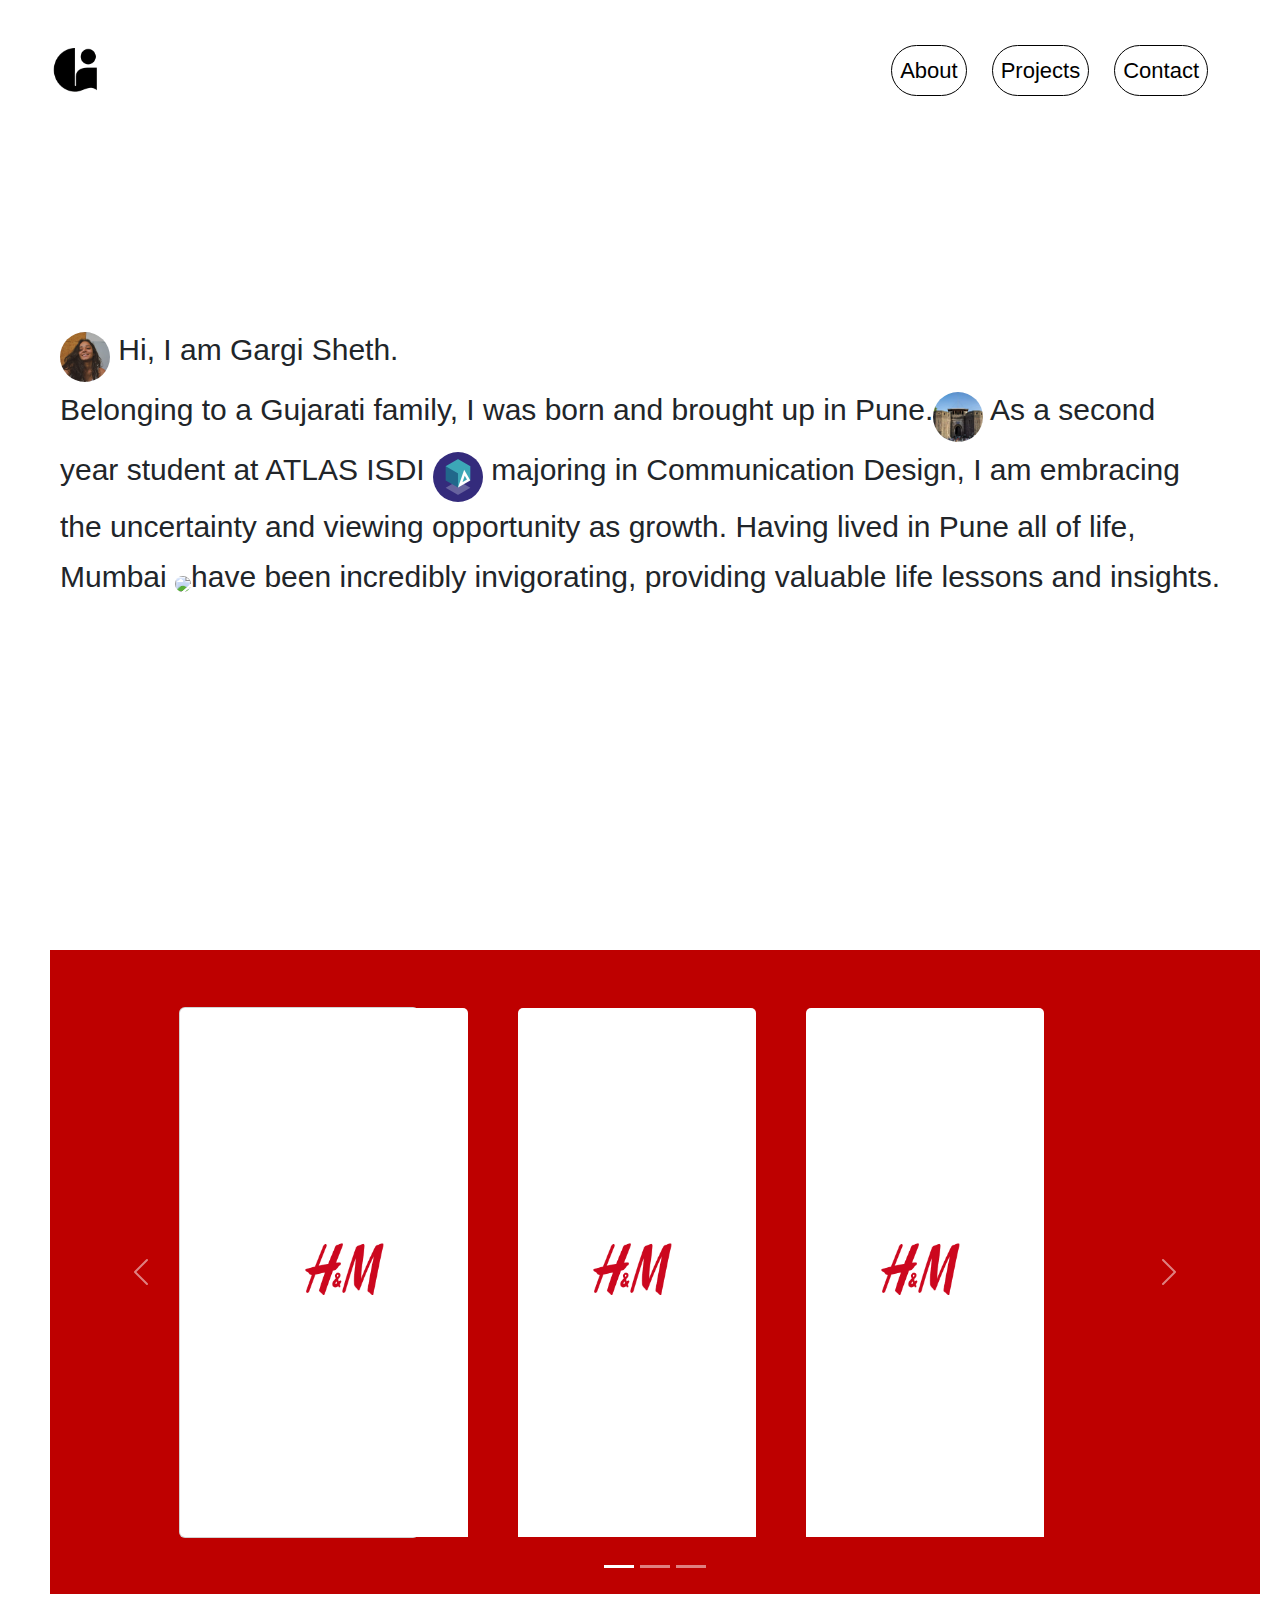
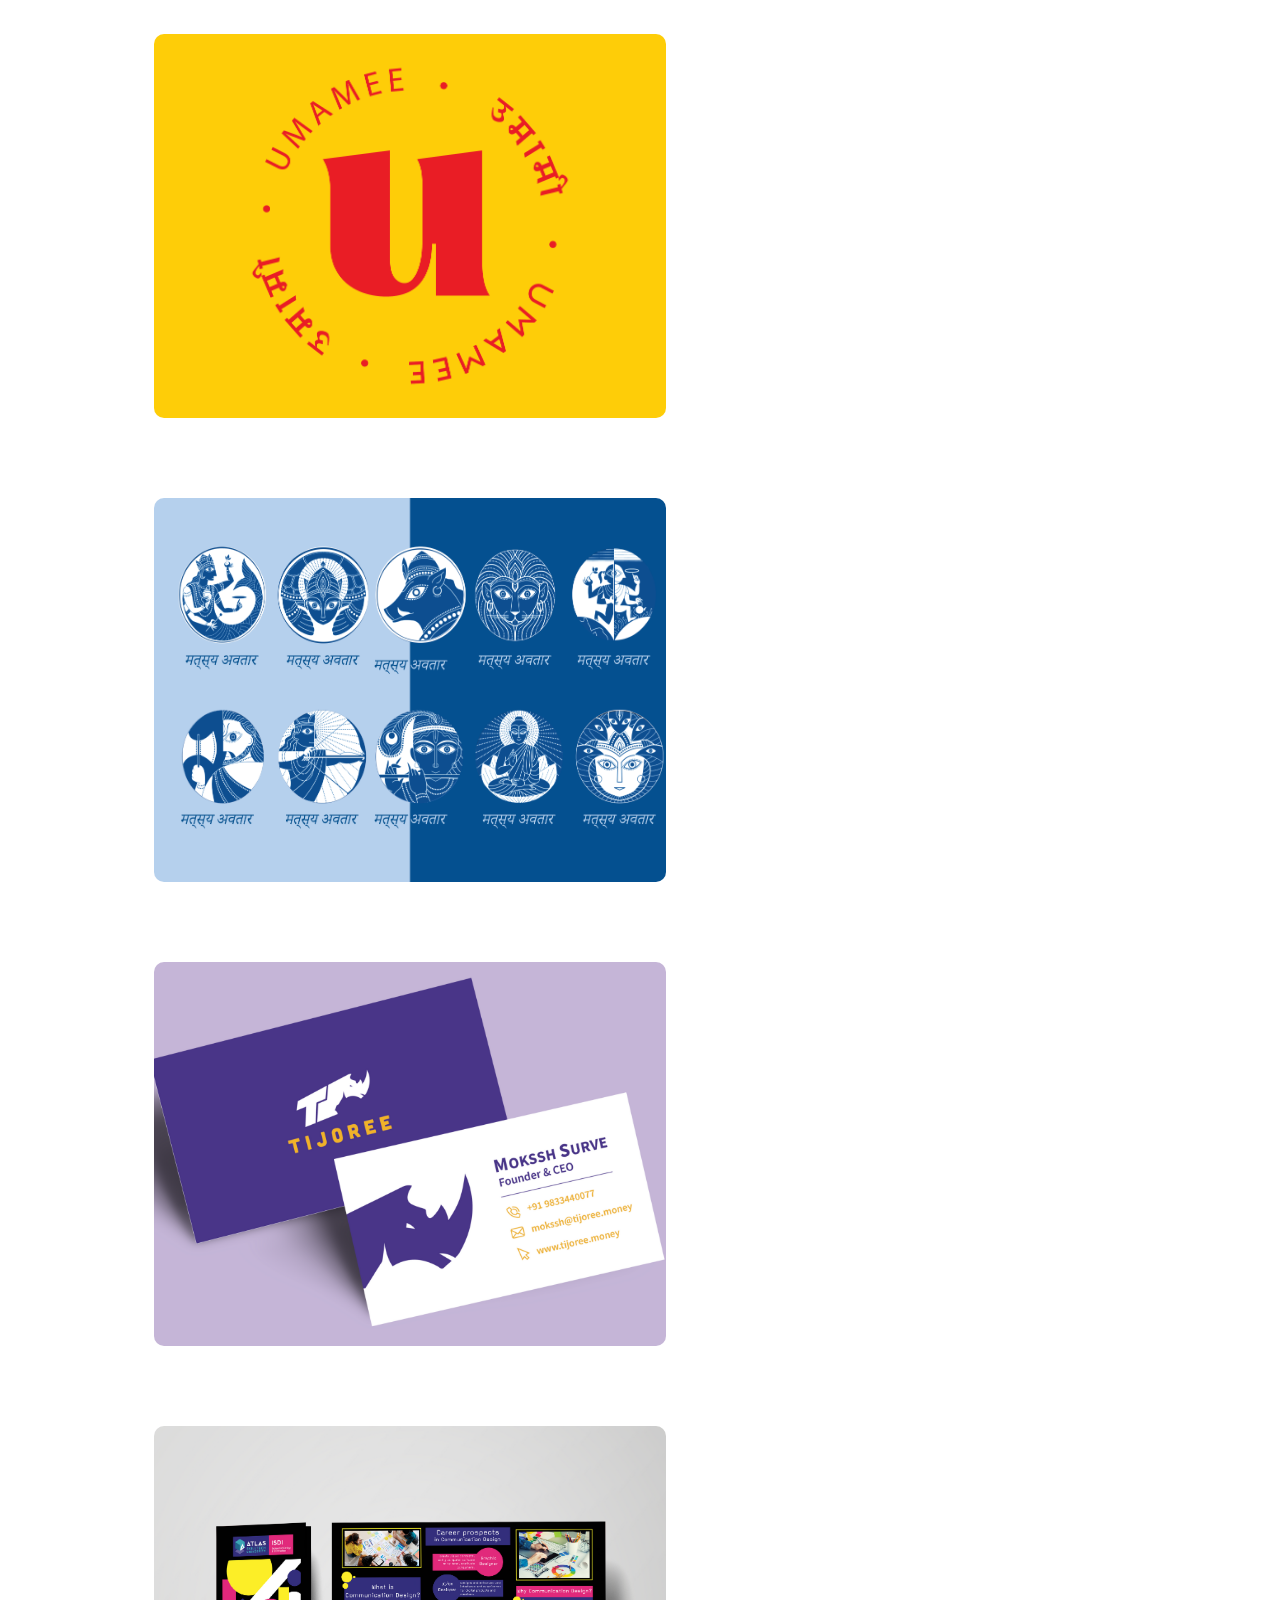
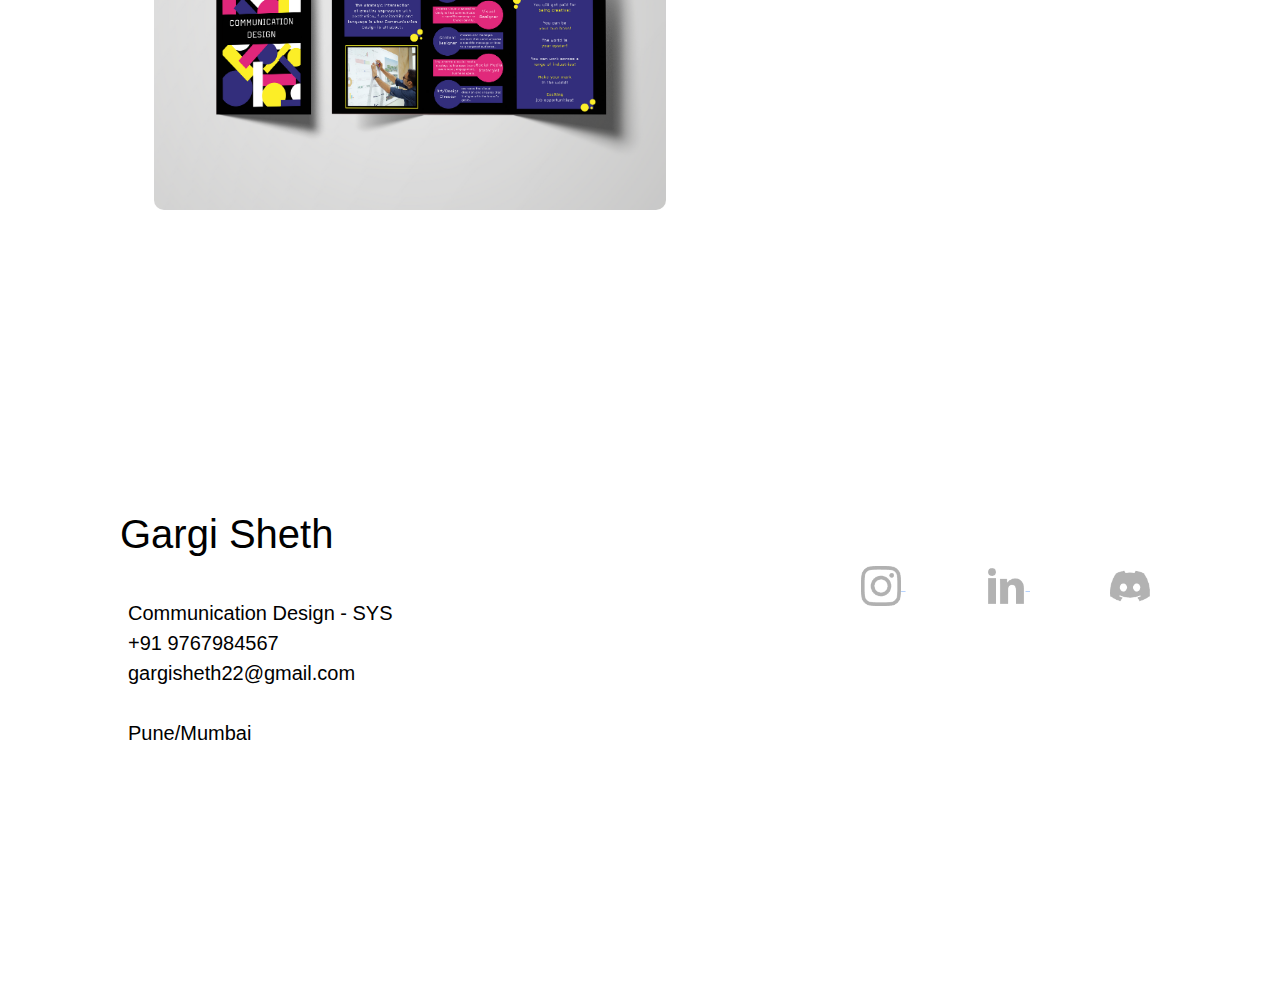
==== commit 33f883c7: "chagnes made by sir" ====
--- a/index.html
+++ b/index.html
@@ -59,7 +59,9 @@
 
     <div class="carousel-item active">
       <div class="container mt-3">
-        <div class="card">
+        <div class="card myclass">
+          <img class="card-img-top" src="images/first logo.png" alt="Card image" >
+          <img class="card-img-top" src="images/first logo.png" alt="Card image" >
           <img class="card-img-top" src="images/first logo.png" alt="Card image" >
           <div class="card-body">
           </div>
--- a/style.css
+++ b/style.css
@@ -73,6 +73,15 @@
 
   }
 
+ .myclass{
+    display: flex !important;
+    justify-content: space-between !important;
+    flex-direction: row !important;
+ }
+
+ .myclass img{
+    margin-left: 50px;
+ }
   .about img:hover{
     transform: scale(7);
   }
@@ -86,7 +95,7 @@
     align-items: center;
     margin-bottom: 30px;
     font-family: Arial, Helvetica, sans-serif;
-    font-size: 35px;
+    font-size: 30px;
     line-height: 50px;
 }
 
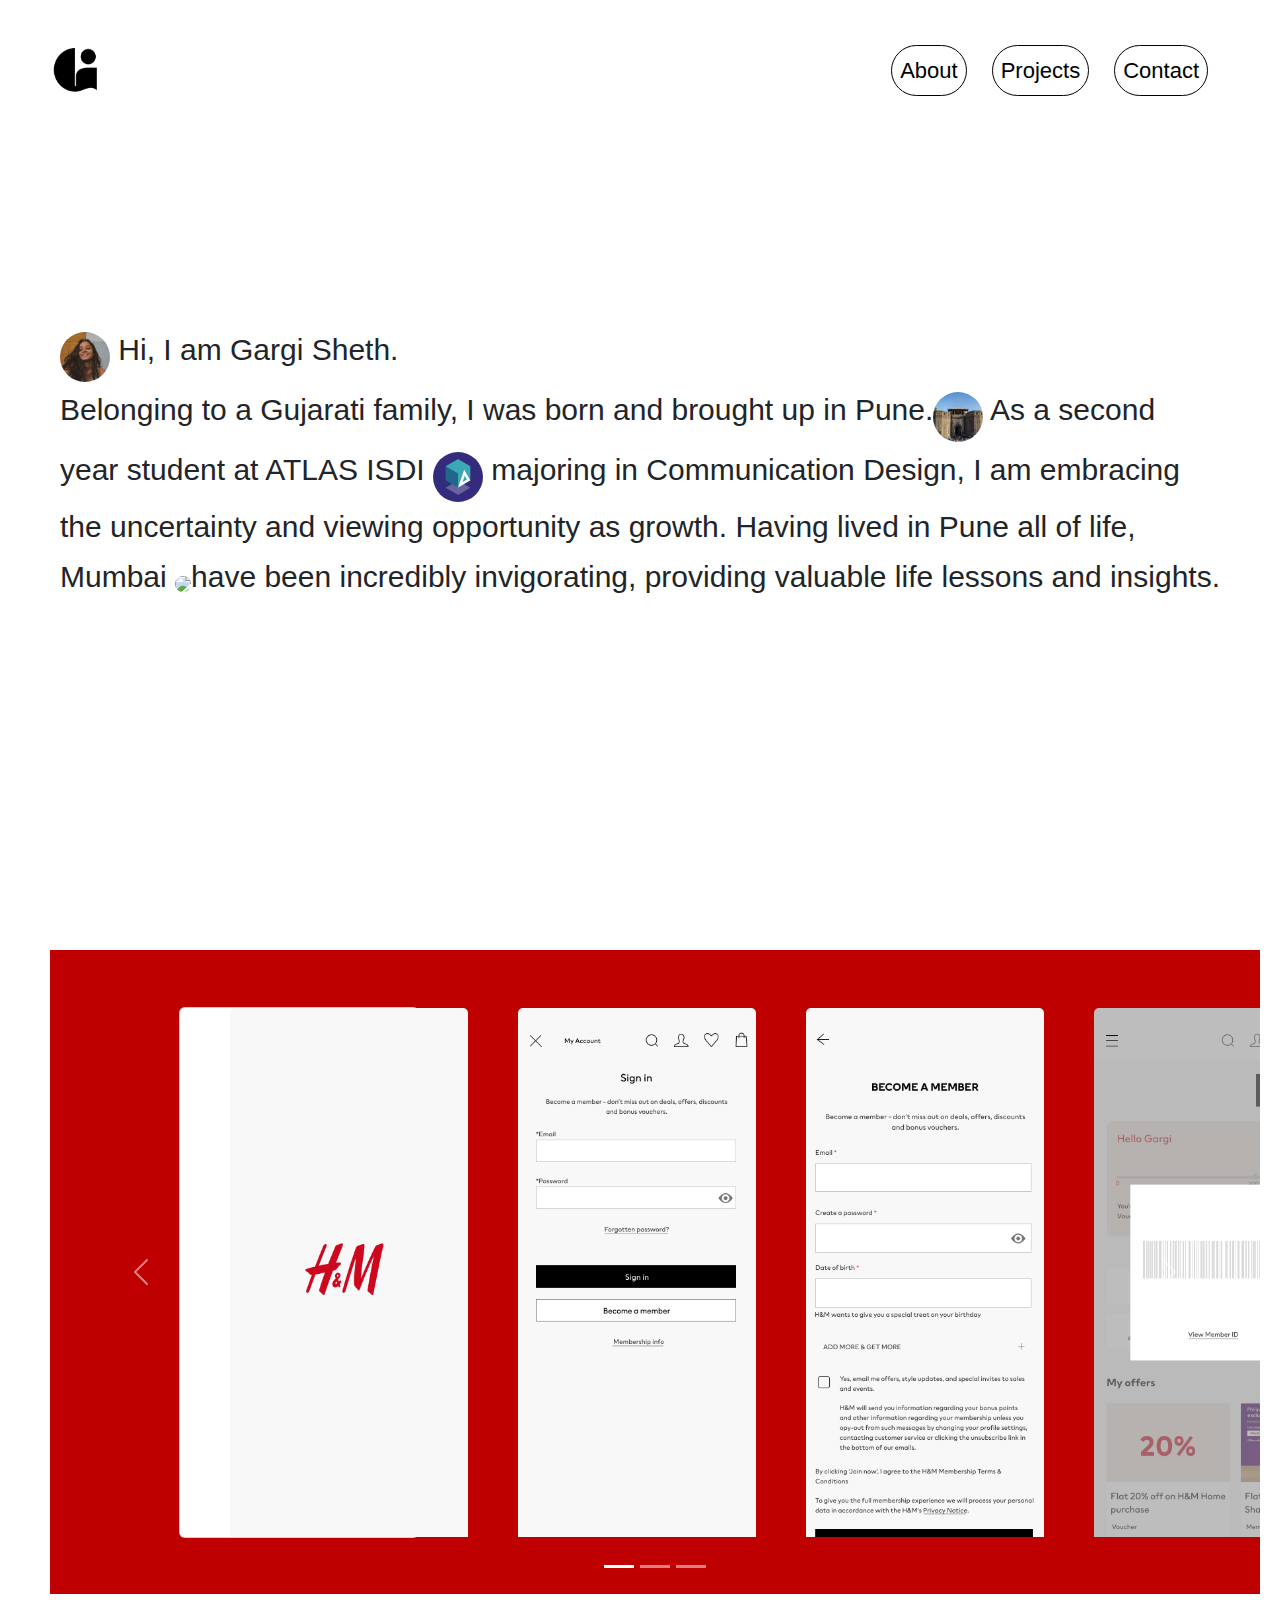
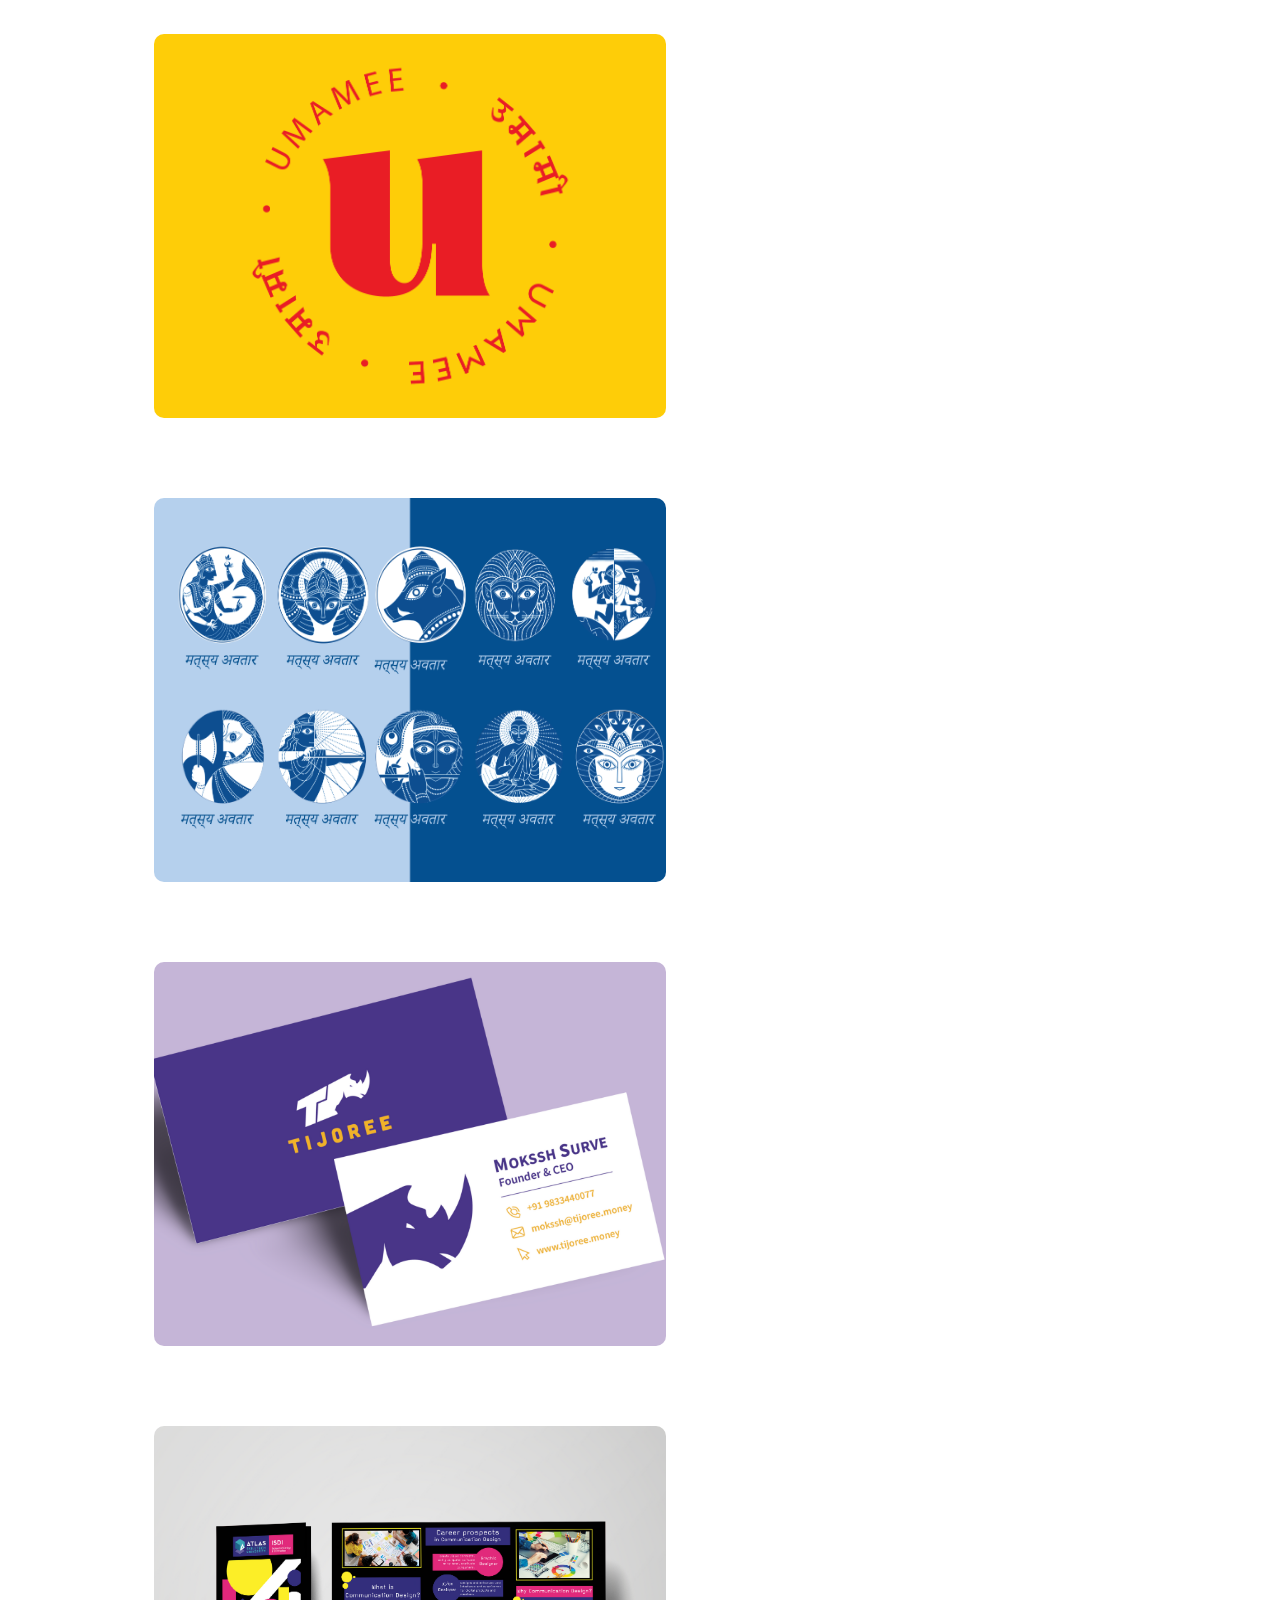
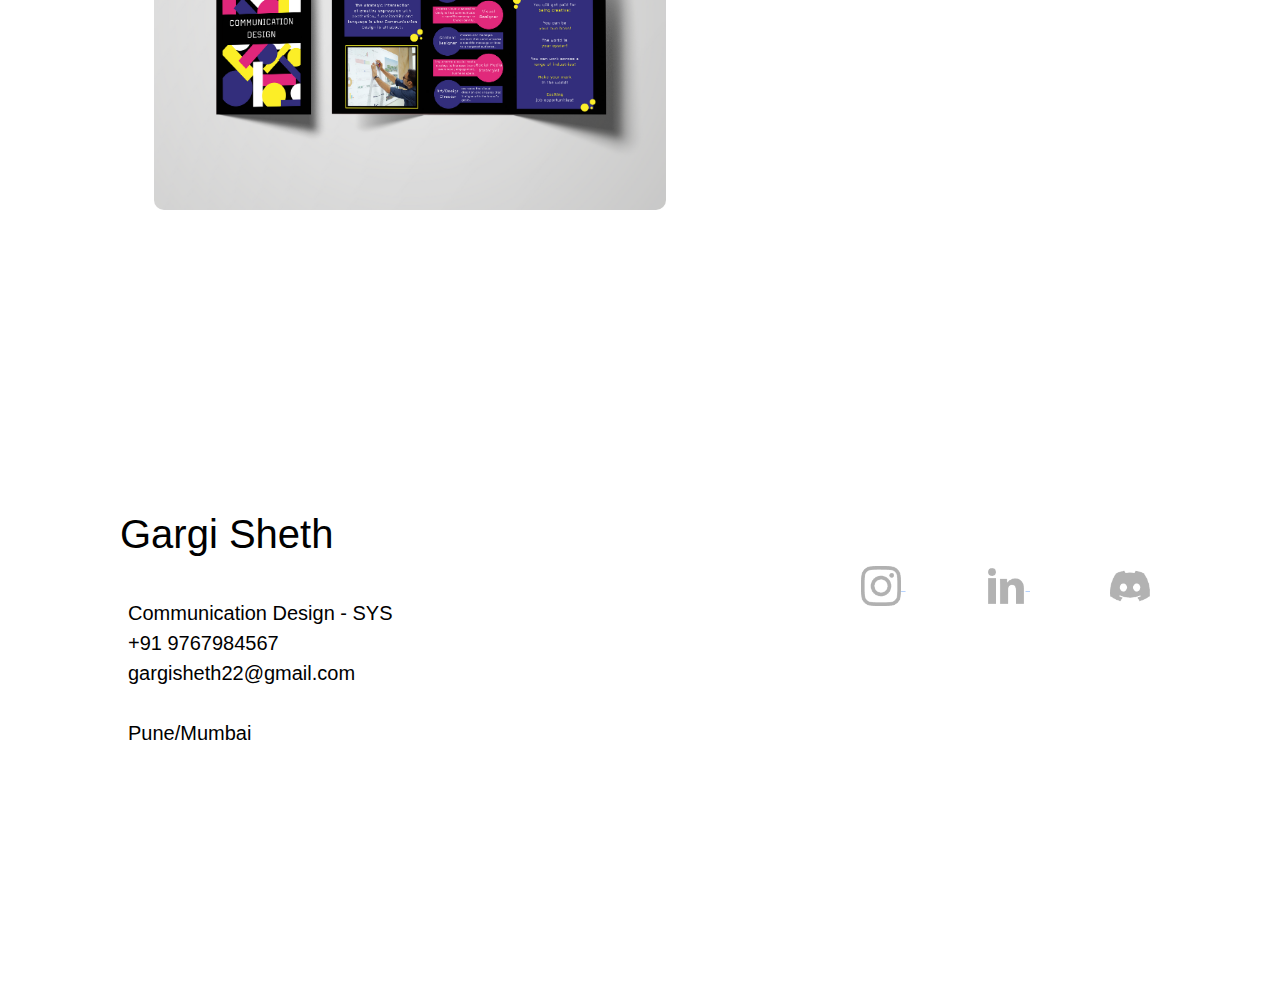
==== commit 8b50faee: "final changes" ====
--- a/index.html
+++ b/index.html
@@ -61,8 +61,9 @@
       <div class="container mt-3">
         <div class="card myclass">
           <img class="card-img-top" src="images/first logo.png" alt="Card image" >
-          <img class="card-img-top" src="images/first logo.png" alt="Card image" >
-          <img class="card-img-top" src="images/first logo.png" alt="Card image" >
+          <img class="card-img-top" src="images/first.png" alt="Card image" >
+          <img class="card-img-top" src="images/become a member.png" alt="Card image" >
+          <img class="card-img-top" src="images/signed in.png" alt="Card image" >
           <div class="card-body">
           </div>
           </div>
@@ -71,8 +72,11 @@
 
     <div class="carousel-item">
       <div class="container mt-3">
-        <div class="card">
-          <img class="card-img-top" src="images/first logo.png" alt="Card image" >
+        <div class="card myclass">
+          <img class="card-img-top" src="images/signed in black.png" alt="Card image" >
+          <img class="card-img-top" src="images/forgot password.png" alt="Card image" >
+          <img class="card-img-top" src="images/first interface.png" alt="Card image" >
+          <img class="card-img-top" src="images/side pop.png" alt="Card image" >
           <div class="card-body">
           </div>
           </div>
@@ -81,8 +85,11 @@
 
     <div class="carousel-item">
       <div class="container mt-3">
-        <div class="card">
-          <img class="card-img-top" src="images/first logo.png" alt="Card image" >
+        <div class="card myclass">
+          <img class="card-img-top" src="images/home page.png" alt="Card image" >
+          <img class="card-img-top" src="images/ladies.png" alt="Card image" >
+          <img class="card-img-top" src="images/sustainability.png" alt="Card image" >
+          <img class="card-img-top" src="images/fav.png" alt="Card image" >
           <div class="card-body">
           </div>
           </div>
--- a/style.css
+++ b/style.css
@@ -3,6 +3,7 @@
     align-items: center;
     padding:0px;
     margin:0px;
+    background-color: rgb(240, 240, 240);
     overflow: hidden; /* Hide scrollbars */
 }
 h1{
@@ -81,6 +82,7 @@
 
  .myclass img{
     margin-left: 50px;
+    
  }
   .about img:hover{
     transform: scale(7);
